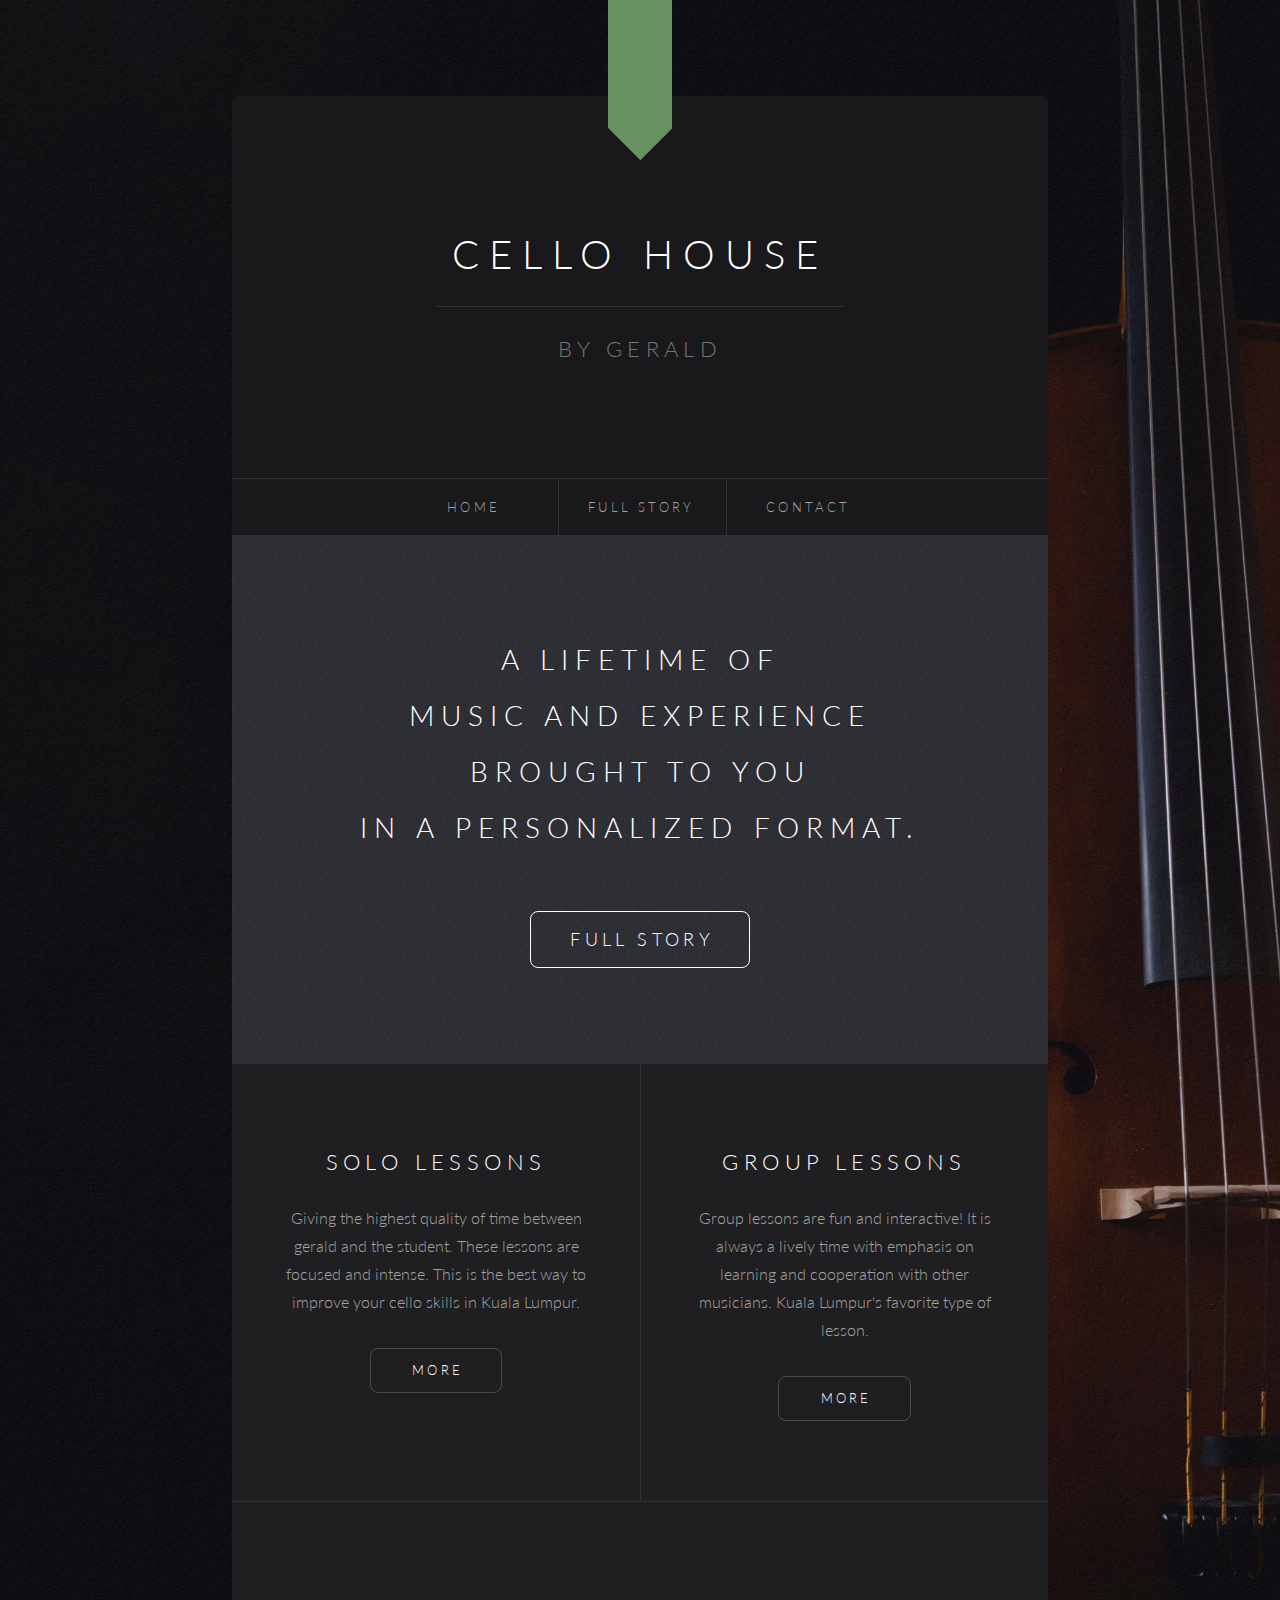
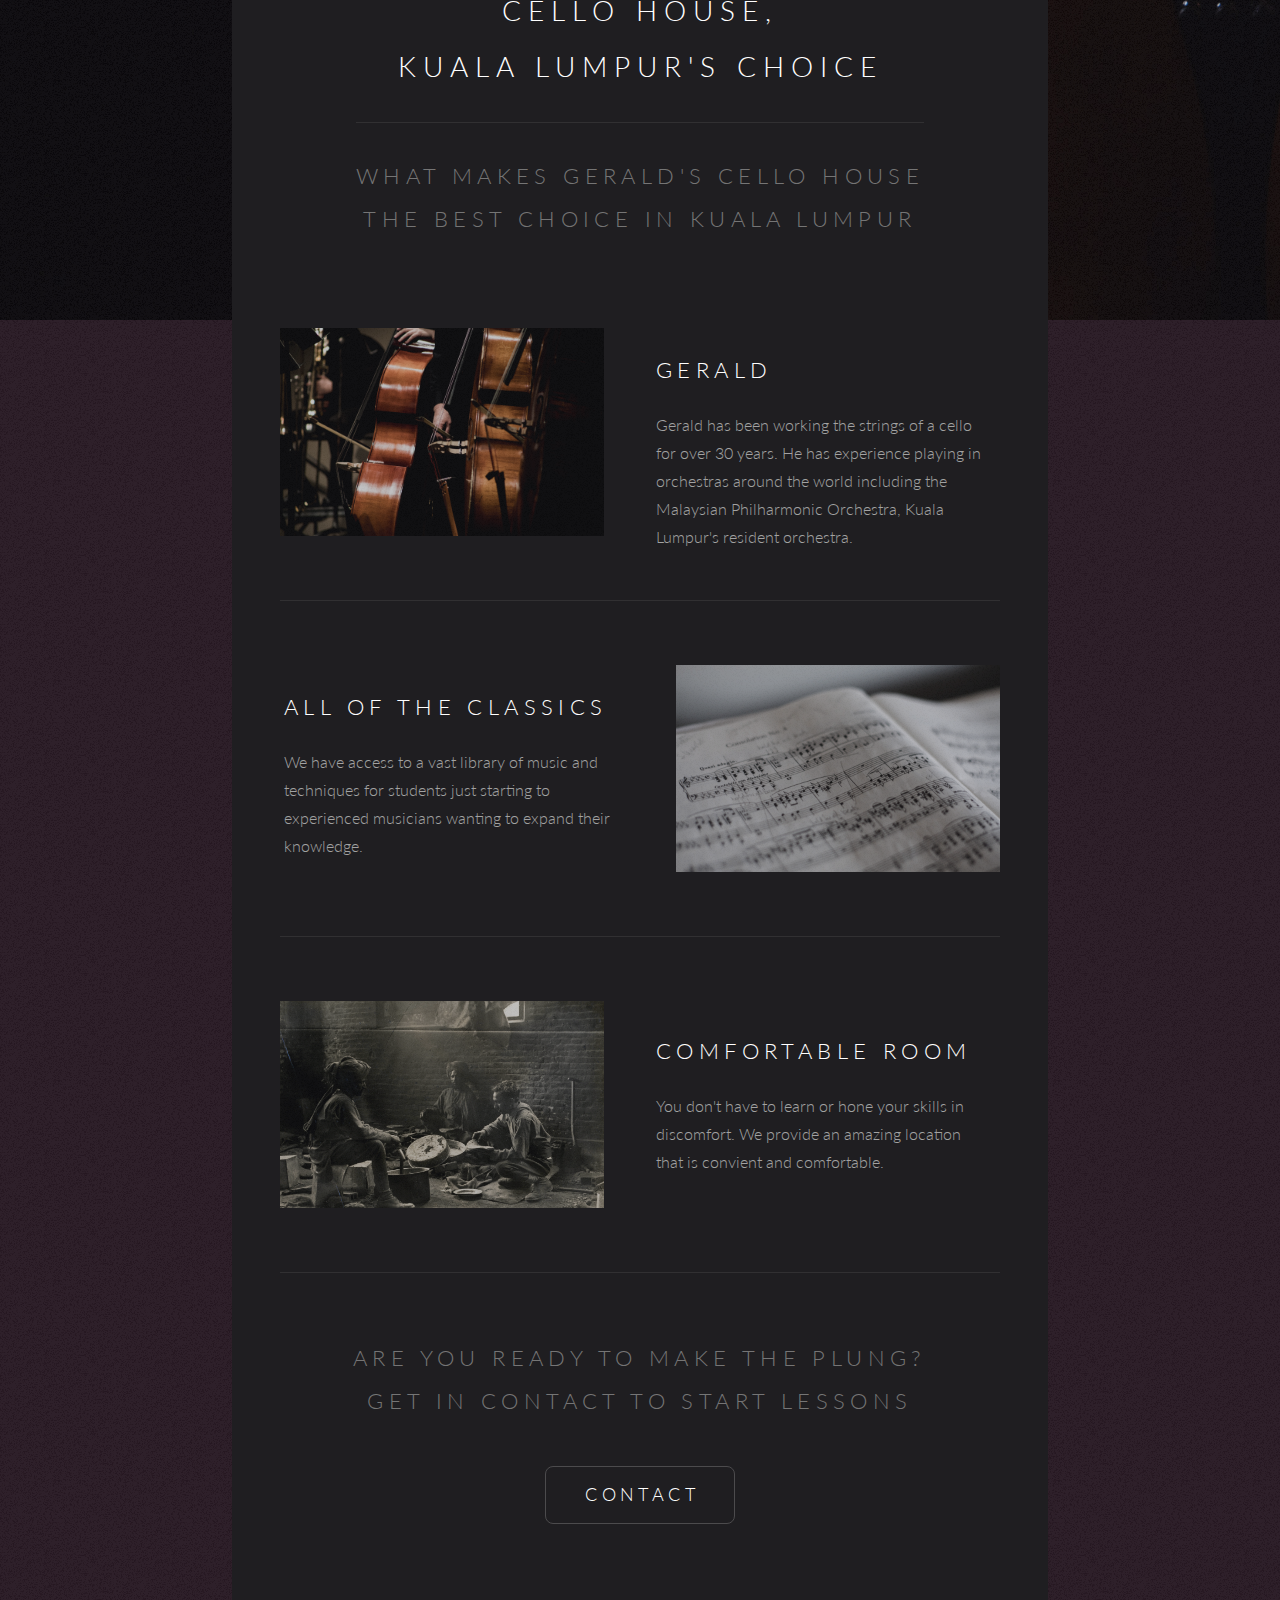
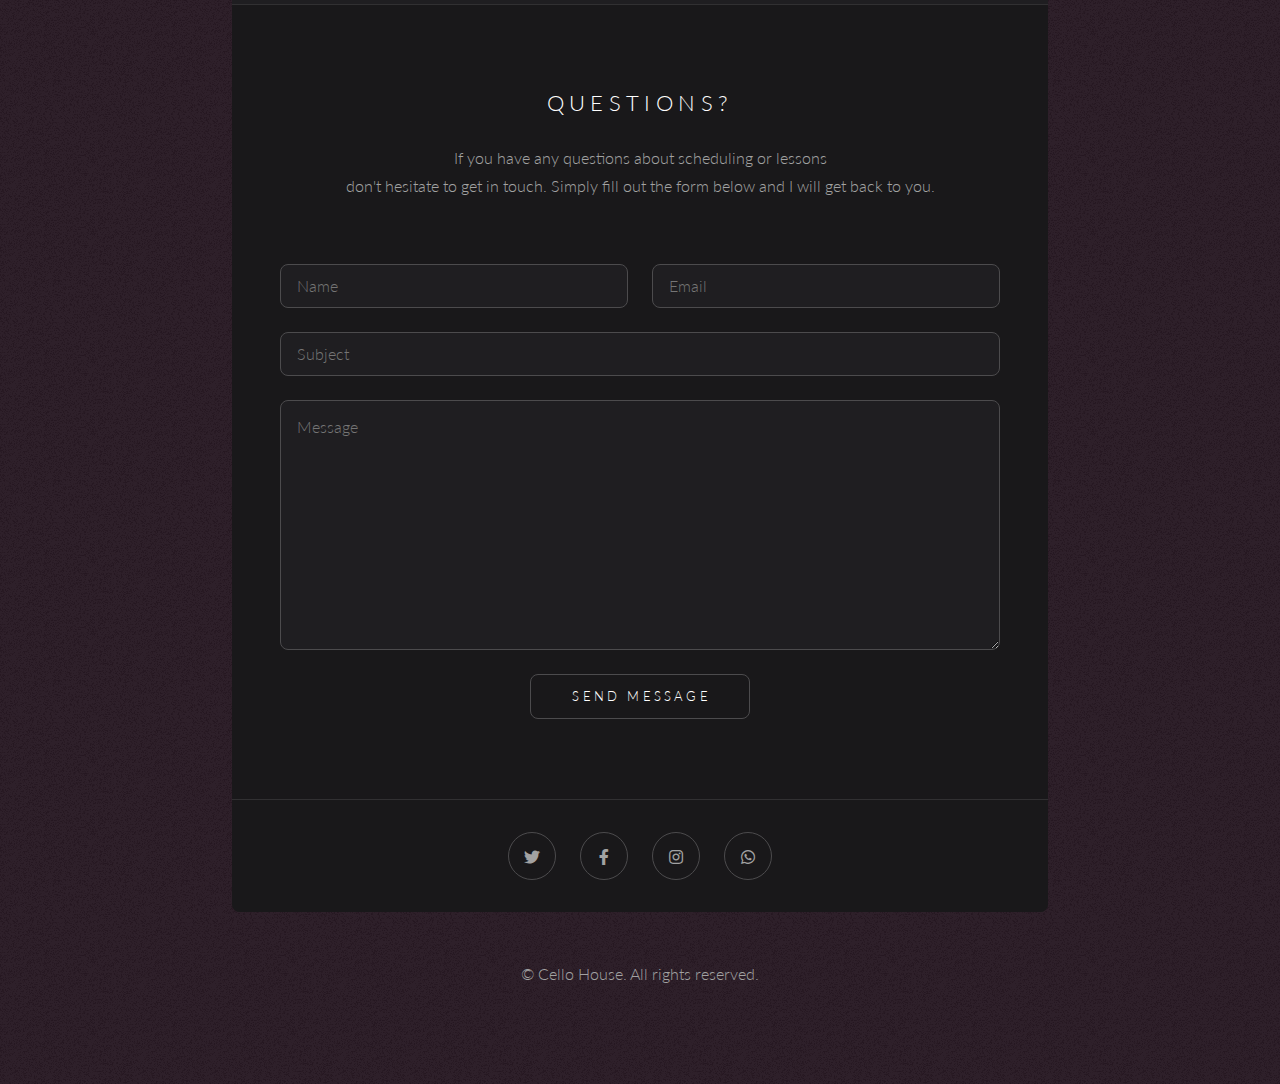
==== index.html @ 1b671bbf "first commit, adding all files" ====
<!DOCTYPE HTML>

<html>
	<head>
		<title>Gerald's Cello</title>
		<meta charset="utf-8" />
		<meta name="viewport" content="width=device-width, initial-scale=1, user-scalable=no" />
		<link rel="stylesheet" href="assets/css/main.css" />
	</head>
	<body class="is-preload">

		<!-- Wrapper -->
			<div id="wrapper">

				<!-- Header -->
					<section id="header">
						<header>
							<h1><a href="about.html">Cello House</a></h1>
							<p>By Gerald</p>
						</header>
						<nav id="nav">
							<ul>
								<li><a href="index.html">Home</a></li>
								<li><a href="about.html">Full Story</a></li>
								<li><a href="contact.html">Contact</a></li>
							</ul>
						</nav>
					</section>

				<!-- Banner -->
					<section id="banner">
						<h2>A lifetime of<br />
						music and experience<br />
						brought to you<br />
						in a personalized format.</h2>
						<ul class="actions special">
							<li><a href="about.html" class="button large">Full Story</a></li>
						</ul>
					</section>

				<!-- One -->
					<section class="main style1">
						<section>
							<h3>solo lessons</h3>
							<p>Giving the highest quality of time between gerald and the student. These lessons are focused and intense. This is the best way to improve your cello skills in Kuala Lumpur.</p>
							<ul class="actions special">
								<li><a href="#" class="button">More</a></li>
							</ul>
						</section>
						<section>
							<h3>group lessons</h3>
							<p>Group lessons are fun and interactive! It is always a lively time with emphasis on learning and cooperation with other musicians. Kuala Lumpur's favorite type of lesson.</p>
							<ul class="actions special">
								<li><a href="#" class="button">More</a></li>
							</ul>
						</section>
					</section>

				<!-- Two -->
					<section class="main style2">
						<header class="major">
							<h2>Cello House,<br />
							Kuala Lumpur's choice</h2>
							<p>what makes Gerald's Cello House<br />
							the best choice in Kuala Lumpur</p>
						</header>
						<section class="left">
							<a href="#" class="image"><img src="images/orchastra-cello.jpeg" alt="" /></a>
							<div class="content">
								<h3>Gerald</h3>
								<p>Gerald has been working the strings of a cello for over 30 years. He has experience playing in orchestras around the world including the Malaysian Philharmonic Orchestra, Kuala Lumpur's resident orchestra.</p>
							</div>
						</section>
						<section class="right">
							<a href="#" class="image"><img src="images/sheet-music.jpeg" alt="" /></a>
							<div class="content">
								<h3>All of the classics</h3>
								<p>We have access to a vast library of music and techniques for students just starting to experienced musicians wanting to expand their knowledge.</p>
							</div>
						</section>
						<section class="left">
							<a href="#" class="image"><img src="images/music-war.jpeg" alt="" /></a>
							<div class="content">
								<h3>comfortable room</h3>
								<p>You don't have to learn or hone your skills in discomfort. We provide an amazing location that is convient and comfortable.</p>
							</div>
						</section>
						<footer class="major">
							<p>Are you ready to make the plung?<br />
							get in contact to start lessons</p>
							<ul class="actions special">
								<li><a href="contact.html" class="button large">Contact</a></li>
							</ul>
						</footer>
					</section>

				<!-- Footer -->
					<section id="footer">
						<h2>Questions?</h2>
						<p>If you have any questions about scheduling or lessons<br />
						don't hesitate to get in touch. Simply fill out the form below and I will get back to you.</p>
						<form action="#" method="post">
							<div class="row gtr-uniform gtr-50">
								<div class="col-6 col-12-xsmall">
									<input type="text" name="name" id="name" placeholder="Name" />
								</div>
								<div class="col-6 col-12-xsmall">
									<input type="email" name="email" id="email" placeholder="Email" />
								</div>
								<div class="col-12">
									<input type="text" name="subject" id="subject" placeholder="Subject" />
								</div>
								<div class="col-12">
									<textarea name="message" id="message" placeholder="Message" rows="8"></textarea>
								</div>
								<div class="col-12">
									<ul class="actions special">
										<li><input type="submit" value="Send Message" /></li>
									</ul>
								</div>
							</div>
						</form>
						<ul class="icons">
							<li><a href="#" class="icon brands fa-twitter"><span class="label">Twitter</span></a></li>
							<li><a href="#" class="icon brands fa-facebook-f"><span class="label">Facebook</span></a></li>
							<li><a href="#" class="icon brands fa-instagram"><span class="label">Instagram</span></a></li>
							<!-- <li><a href="#" class="icon brands fa-dribbble"><span class="label">Dribbble</span></a></li> -->
							<li><a href="https://wa.me/601117654300?text=Hello!!%20I'm%20interested%20in%20booking%20a%20lesson%20with%20you." class="icon brands fa-whatsapp"><span class="label">WhatsApp</span></a></li>
						</ul>
					</section>

			</div>

		<!-- Copyright -->
			<div id="copyright">
				&copy; Cello House. All rights reserved.
			</div>

		<!-- Scripts -->
			<script src="assets/js/jquery.min.js"></script>
			<script src="assets/js/browser.min.js"></script>
			<script src="assets/js/breakpoints.min.js"></script>
			<script src="assets/js/util.js"></script>
			<script src="assets/js/main.js"></script>

	</body>
</html>
---- assets/css/main.css ----
@import url(fontawesome-all.min.css);
@import url("https://fonts.googleapis.com/css?family=Lato:300");



html, body, div, span, applet, object,
iframe, h1, h2, h3, h4, h5, h6, p, blockquote,
pre, a, abbr, acronym, address, big, cite,
code, del, dfn, em, img, ins, kbd, q, s, samp,
small, strike, strong, sub, sup, tt, var, b,
u, i, center, dl, dt, dd, ol, ul, li, fieldset,
form, label, legend, table, caption, tbody,
tfoot, thead, tr, th, td, article, aside,
canvas, details, embed, figure, figcaption,
footer, header, hgroup, menu, nav, output, ruby,
section, summary, time, mark, audio, video {
	margin: 0;
	padding: 0;
	border: 0;
	font-size: 100%;
	font: inherit;
	vertical-align: baseline;}

article, aside, details, figcaption, figure,
footer, header, hgroup, menu, nav, section {
	display: block;}

body {
	line-height: 1;
}

ol, ul {
	list-style: none;
}

blockquote, q {
	quotes: none;
}

	blockquote:before, blockquote:after, q:before, q:after {
		content: '';
		content: none;
	}

table {
	border-collapse: collapse;
	border-spacing: 0;
}

body {
	-webkit-text-size-adjust: none;
}

mark {
	background-color: transparent;
	color: inherit;
}

input::-moz-focus-inner {
	border: 0;
	padding: 0;
}

input, select, textarea {
	-moz-appearance: none;
	-webkit-appearance: none;
	-ms-appearance: none;
	appearance: none;
}

/* Basic */

	html {
		box-sizing: border-box;
	}

	*, *:before, *:after {
		box-sizing: inherit;
	}

	body {
		background-color: #23141f;
		background-attachment: scroll,							fixed;
		background-image: url("images/overlay1.png"), url("../../images/giant-cello.jpeg");
		background-position: top left,						top center;
		background-repeat: repeat,							no-repeat;
		background-size: auto,							cover;
	}

		body.is-preload *, body.is-preload *:before, body.is-preload *:after {
			-moz-animation: none !important;
			-webkit-animation: none !important;
			-ms-animation: none !important;
			animation: none !important;
			-moz-transition: none !important;
			-webkit-transition: none !important;
			-ms-transition: none !important;
			transition: none !important;
		}

	body, input, select, textarea {
		color: #a2a2a2;
		font-family: "Lato", Helvetica, sans-serif;
		font-size: 15pt;
		font-weight: 300;
		line-height: 1.75em;
	}

	a {
		-moz-transition: color 0.2s ease-in-out, border-color 0.2s ease-in-out;
		-webkit-transition: color 0.2s ease-in-out, border-color 0.2s ease-in-out;
		-ms-transition: color 0.2s ease-in-out, border-color 0.2s ease-in-out;
		transition: color 0.2s ease-in-out, border-color 0.2s ease-in-out;
		border-bottom: dotted 1px;
		color: inherit;
		text-decoration: none;
	}

		a:hover {
			border-bottom-color: transparent;
			color: #669161 !important;
			text-decoration: none;
		}

	strong, b {
		color: #ffffff;
		font-weight: 300;
	}

	em, i {
		font-style: italic;
	}

	p {
		margin: 0 0 2em 0;
	}

	h1, h2, h3, h4, h5, h6 {
		color: #ffffff;
		font-weight: 300;
		letter-spacing: 0.25em;
		line-height: 1em;
		margin: 0 0 1em 0;
		text-transform: uppercase;
	}

		h1 a, h2 a, h3 a, h4 a, h5 a, h6 a {
			color: inherit;
			border-bottom: 0;
		}

	h2 {
		font-size: 1.75em;
		line-height: 2em;
	}

	h3 {
		font-size: 1.35em;
		line-height: 1.75em;
	}

	h4 {
		font-size: 1.1em;
		line-height: 1.5em;
	}

	h5 {
		font-size: 0.9em;
		line-height: 1.5em;
	}

	h6 {
		font-size: 0.7em;
		line-height: 1.5em;
	}

	sub {
		font-size: 0.8em;
		position: relative;
		top: 0.5em;
	}

	sup {
		font-size: 0.8em;
		position: relative;
		top: -0.5em;
	}

	hr {
		border: 0;
		border-bottom: solid 1px #313032;
		margin: 2em 0;
	}

		hr.major {
			margin: 3em 0;
		}

	blockquote {
		border-left: solid 4px #313032;
		font-style: italic;
		margin: 0 0 2em 0;
		padding: 0.5em 0 0.5em 2em;
	}

	code {
		background: rgba(207, 201, 214, 0.035);
		border-radius: 8px;
		border: solid 1px #313032;
		font-family: "Courier New", monospace;
		font-size: 0.9em;
		margin: 0 0.25em;
		padding: 0.25em 0.65em;
	}

	pre {
		-webkit-overflow-scrolling: touch;
		font-family: "Courier New", monospace;
		font-size: 0.9em;
		margin: 0 0 2em 0;
	}

		pre code {
			display: block;
			line-height: 1.75em;
			padding: 1em 1.5em;
			overflow-x: auto;
		}

	.align-left {
		text-align: left;
	}

	.align-center {
		text-align: center;
	}

	.align-right {
		text-align: right;
	}

/* Row */

	.row {
		display: flex;
		flex-wrap: wrap;
		box-sizing: border-box;
		align-items: stretch;
	}

		.row > * {
			box-sizing: border-box;
		}

		.row.gtr-uniform > * > :last-child {
			margin-bottom: 0;
		}

		.row.aln-left {
			justify-content: flex-start;
		}

		.row.aln-center {
			justify-content: center;
		}

		.row.aln-right {
			justify-content: flex-end;
		}

		.row.aln-top {
			align-items: flex-start;
		}

		.row.aln-middle {
			align-items: center;
		}

		.row.aln-bottom {
			align-items: flex-end;
		}

		.row > .imp {
			order: -1;
		}

		.row > .col-1 {
			width: 8.33333%;
		}

		.row > .off-1 {
			margin-left: 8.33333%;
		}

		.row > .col-2 {
			width: 16.66667%;
		}

		.row > .off-2 {
			margin-left: 16.66667%;
		}

		.row > .col-3 {
			width: 25%;
		}

		.row > .off-3 {
			margin-left: 25%;
		}

		.row > .col-4 {
			width: 33.33333%;
		}

		.row > .off-4 {
			margin-left: 33.33333%;
		}

		.row > .col-5 {
			width: 41.66667%;
		}

		.row > .off-5 {
			margin-left: 41.66667%;
		}

		.row > .col-6 {
			width: 50%;
		}

		.row > .off-6 {
			margin-left: 50%;
		}

		.row > .col-7 {
			width: 58.33333%;
		}

		.row > .off-7 {
			margin-left: 58.33333%;
		}

		.row > .col-8 {
			width: 66.66667%;
		}

		.row > .off-8 {
			margin-left: 66.66667%;
		}

		.row > .col-9 {
			width: 75%;
		}

		.row > .off-9 {
			margin-left: 75%;
		}

		.row > .col-10 {
			width: 83.33333%;
		}

		.row > .off-10 {
			margin-left: 83.33333%;
		}

		.row > .col-11 {
			width: 91.66667%;
		}

		.row > .off-11 {
			margin-left: 91.66667%;
		}

		.row > .col-12 {
			width: 100%;
		}

		.row > .off-12 {
			margin-left: 100%;
		}

		.row.gtr-0 {
			margin-top: 0;
			margin-left: 0em;
		}

			.row.gtr-0 > * {
				padding: 0 0 0 0em;
			}

			.row.gtr-0.gtr-uniform {
				margin-top: 0em;
			}

				.row.gtr-0.gtr-uniform > * {
					padding-top: 0em;
				}

		.row.gtr-25 {
			margin-top: 0;
			margin-left: -0.75em;
		}

			.row.gtr-25 > * {
				padding: 0 0 0 0.75em;
			}

			.row.gtr-25.gtr-uniform {
				margin-top: -0.75em;
			}

				.row.gtr-25.gtr-uniform > * {
					padding-top: 0.75em;
				}

		.row.gtr-50 {
			margin-top: 0;
			margin-left: -1.5em;
		}

			.row.gtr-50 > * {
				padding: 0 0 0 1.5em;
			}

			.row.gtr-50.gtr-uniform {
				margin-top: -1.5em;
			}

				.row.gtr-50.gtr-uniform > * {
					padding-top: 1.5em;
				}

		.row {
			margin-top: 0;
			margin-left: -3em;
		}

			.row > * {
				padding: 0 0 0 3em;
			}

			.row.gtr-uniform {
				margin-top: -3em;
			}

				.row.gtr-uniform > * {
					padding-top: 3em;
				}

		.row.gtr-150 {
			margin-top: 0;
			margin-left: -4.5em;
		}

			.row.gtr-150 > * {
				padding: 0 0 0 4.5em;
			}

			.row.gtr-150.gtr-uniform {
				margin-top: -4.5em;
			}

				.row.gtr-150.gtr-uniform > * {
					padding-top: 4.5em;
				}

		.row.gtr-200 {
			margin-top: 0;
			margin-left: -6em;
		}

			.row.gtr-200 > * {
				padding: 0 0 0 6em;
			}

			.row.gtr-200.gtr-uniform {
				margin-top: -6em;
			}

				.row.gtr-200.gtr-uniform > * {
					padding-top: 6em;
				}

		@media screen and (max-width: 1680px) {

			.row {
				display: flex;
				flex-wrap: wrap;
				box-sizing: border-box;
				align-items: stretch;
			}

				.row > * {
					box-sizing: border-box;
				}

				.row.gtr-uniform > * > :last-child {
					margin-bottom: 0;
				}

				.row.aln-left {
					justify-content: flex-start;
				}

				.row.aln-center {
					justify-content: center;
				}

				.row.aln-right {
					justify-content: flex-end;
				}

				.row.aln-top {
					align-items: flex-start;
				}

				.row.aln-middle {
					align-items: center;
				}

				.row.aln-bottom {
					align-items: flex-end;
				}

				.row > .imp-xlarge {
					order: -1;
				}

				.row > .col-1-xlarge {
					width: 8.33333%;
				}

				.row > .off-1-xlarge {
					margin-left: 8.33333%;
				}

				.row > .col-2-xlarge {
					width: 16.66667%;
				}

				.row > .off-2-xlarge {
					margin-left: 16.66667%;
				}

				.row > .col-3-xlarge {
					width: 25%;
				}

				.row > .off-3-xlarge {
					margin-left: 25%;
				}

				.row > .col-4-xlarge {
					width: 33.33333%;
				}

				.row > .off-4-xlarge {
					margin-left: 33.33333%;
				}

				.row > .col-5-xlarge {
					width: 41.66667%;
				}

				.row > .off-5-xlarge {
					margin-left: 41.66667%;
				}

				.row > .col-6-xlarge {
					width: 50%;
				}

				.row > .off-6-xlarge {
					margin-left: 50%;
				}

				.row > .col-7-xlarge {
					width: 58.33333%;
				}

				.row > .off-7-xlarge {
					margin-left: 58.33333%;
				}

				.row > .col-8-xlarge {
					width: 66.66667%;
				}

				.row > .off-8-xlarge {
					margin-left: 66.66667%;
				}

				.row > .col-9-xlarge {
					width: 75%;
				}

				.row > .off-9-xlarge {
					margin-left: 75%;
				}

				.row > .col-10-xlarge {
					width: 83.33333%;
				}

				.row > .off-10-xlarge {
					margin-left: 83.33333%;
				}

				.row > .col-11-xlarge {
					width: 91.66667%;
				}

				.row > .off-11-xlarge {
					margin-left: 91.66667%;
				}

				.row > .col-12-xlarge {
					width: 100%;
				}

				.row > .off-12-xlarge {
					margin-left: 100%;
				}

				.row.gtr-0 {
					margin-top: 0;
					margin-left: 0em;
				}

					.row.gtr-0 > * {
						padding: 0 0 0 0em;
					}

					.row.gtr-0.gtr-uniform {
						margin-top: 0em;
					}

						.row.gtr-0.gtr-uniform > * {
							padding-top: 0em;
						}

				.row.gtr-25 {
					margin-top: 0;
					margin-left: -0.75em;
				}

					.row.gtr-25 > * {
						padding: 0 0 0 0.75em;
					}

					.row.gtr-25.gtr-uniform {
						margin-top: -0.75em;
					}

						.row.gtr-25.gtr-uniform > * {
							padding-top: 0.75em;
						}

				.row.gtr-50 {
					margin-top: 0;
					margin-left: -1.5em;
				}

					.row.gtr-50 > * {
						padding: 0 0 0 1.5em;
					}

					.row.gtr-50.gtr-uniform {
						margin-top: -1.5em;
					}

						.row.gtr-50.gtr-uniform > * {
							padding-top: 1.5em;
						}

				.row {
					margin-top: 0;
					margin-left: -3em;
				}

					.row > * {
						padding: 0 0 0 3em;
					}

					.row.gtr-uniform {
						margin-top: -3em;
					}

						.row.gtr-uniform > * {
							padding-top: 3em;
						}

				.row.gtr-150 {
					margin-top: 0;
					margin-left: -4.5em;
				}

					.row.gtr-150 > * {
						padding: 0 0 0 4.5em;
					}

					.row.gtr-150.gtr-uniform {
						margin-top: -4.5em;
					}

						.row.gtr-150.gtr-uniform > * {
							padding-top: 4.5em;
						}

				.row.gtr-200 {
					margin-top: 0;
					margin-left: -6em;
				}

					.row.gtr-200 > * {
						padding: 0 0 0 6em;
					}

					.row.gtr-200.gtr-uniform {
						margin-top: -6em;
					}

						.row.gtr-200.gtr-uniform > * {
							padding-top: 6em;
						}

		}

		@media screen and (max-width: 1366px) {

			.row {
				display: flex;
				flex-wrap: wrap;
				box-sizing: border-box;
				align-items: stretch;
			}

				.row > * {
					box-sizing: border-box;
				}

				.row.gtr-uniform > * > :last-child {
					margin-bottom: 0;
				}

				.row.aln-left {
					justify-content: flex-start;
				}

				.row.aln-center {
					justify-content: center;
				}

				.row.aln-right {
					justify-content: flex-end;
				}

				.row.aln-top {
					align-items: flex-start;
				}

				.row.aln-middle {
					align-items: center;
				}

				.row.aln-bottom {
					align-items: flex-end;
				}

				.row > .imp-large {
					order: -1;
				}

				.row > .col-1-large {
					width: 8.33333%;
				}

				.row > .off-1-large {
					margin-left: 8.33333%;
				}

				.row > .col-2-large {
					width: 16.66667%;
				}

				.row > .off-2-large {
					margin-left: 16.66667%;
				}

				.row > .col-3-large {
					width: 25%;
				}

				.row > .off-3-large {
					margin-left: 25%;
				}

				.row > .col-4-large {
					width: 33.33333%;
				}

				.row > .off-4-large {
					margin-left: 33.33333%;
				}

				.row > .col-5-large {
					width: 41.66667%;
				}

				.row > .off-5-large {
					margin-left: 41.66667%;
				}

				.row > .col-6-large {
					width: 50%;
				}

				.row > .off-6-large {
					margin-left: 50%;
				}

				.row > .col-7-large {
					width: 58.33333%;
				}

				.row > .off-7-large {
					margin-left: 58.33333%;
				}

				.row > .col-8-large {
					width: 66.66667%;
				}

				.row > .off-8-large {
					margin-left: 66.66667%;
				}

				.row > .col-9-large {
					width: 75%;
				}

				.row > .off-9-large {
					margin-left: 75%;
				}

				.row > .col-10-large {
					width: 83.33333%;
				}

				.row > .off-10-large {
					margin-left: 83.33333%;
				}

				.row > .col-11-large {
					width: 91.66667%;
				}

				.row > .off-11-large {
					margin-left: 91.66667%;
				}

				.row > .col-12-large {
					width: 100%;
				}

				.row > .off-12-large {
					margin-left: 100%;
				}

				.row.gtr-0 {
					margin-top: 0;
					margin-left: 0em;
				}

					.row.gtr-0 > * {
						padding: 0 0 0 0em;
					}

					.row.gtr-0.gtr-uniform {
						margin-top: 0em;
					}

						.row.gtr-0.gtr-uniform > * {
							padding-top: 0em;
						}

				.row.gtr-25 {
					margin-top: 0;
					margin-left: -0.75em;
				}

					.row.gtr-25 > * {
						padding: 0 0 0 0.75em;
					}

					.row.gtr-25.gtr-uniform {
						margin-top: -0.75em;
					}

						.row.gtr-25.gtr-uniform > * {
							padding-top: 0.75em;
						}

				.row.gtr-50 {
					margin-top: 0;
					margin-left: -1.5em;
				}

					.row.gtr-50 > * {
						padding: 0 0 0 1.5em;
					}

					.row.gtr-50.gtr-uniform {
						margin-top: -1.5em;
					}

						.row.gtr-50.gtr-uniform > * {
							padding-top: 1.5em;
						}

				.row {
					margin-top: 0;
					margin-left: -3em;
				}

					.row > * {
						padding: 0 0 0 3em;
					}

					.row.gtr-uniform {
						margin-top: -3em;
					}

						.row.gtr-uniform > * {
							padding-top: 3em;
						}

				.row.gtr-150 {
					margin-top: 0;
					margin-left: -4.5em;
				}

					.row.gtr-150 > * {
						padding: 0 0 0 4.5em;
					}

					.row.gtr-150.gtr-uniform {
						margin-top: -4.5em;
					}

						.row.gtr-150.gtr-uniform > * {
							padding-top: 4.5em;
						}

				.row.gtr-200 {
					margin-top: 0;
					margin-left: -6em;
				}

					.row.gtr-200 > * {
						padding: 0 0 0 6em;
					}

					.row.gtr-200.gtr-uniform {
						margin-top: -6em;
					}

						.row.gtr-200.gtr-uniform > * {
							padding-top: 6em;
						}

		}

		@media screen and (max-width: 980px) {

			.row {
				display: flex;
				flex-wrap: wrap;
				box-sizing: border-box;
				align-items: stretch;
			}

				.row > * {
					box-sizing: border-box;
				}

				.row.gtr-uniform > * > :last-child {
					margin-bottom: 0;
				}

				.row.aln-left {
					justify-content: flex-start;
				}

				.row.aln-center {
					justify-content: center;
				}

				.row.aln-right {
					justify-content: flex-end;
				}

				.row.aln-top {
					align-items: flex-start;
				}

				.row.aln-middle {
					align-items: center;
				}

				.row.aln-bottom {
					align-items: flex-end;
				}

				.row > .imp-medium {
					order: -1;
				}

				.row > .col-1-medium {
					width: 8.33333%;
				}

				.row > .off-1-medium {
					margin-left: 8.33333%;
				}

				.row > .col-2-medium {
					width: 16.66667%;
				}

				.row > .off-2-medium {
					margin-left: 16.66667%;
				}

				.row > .col-3-medium {
					width: 25%;
				}

				.row > .off-3-medium {
					margin-left: 25%;
				}

				.row > .col-4-medium {
					width: 33.33333%;
				}

				.row > .off-4-medium {
					margin-left: 33.33333%;
				}

				.row > .col-5-medium {
					width: 41.66667%;
				}

				.row > .off-5-medium {
					margin-left: 41.66667%;
				}

				.row > .col-6-medium {
					width: 50%;
				}

				.row > .off-6-medium {
					margin-left: 50%;
				}

				.row > .col-7-medium {
					width: 58.33333%;
				}

				.row > .off-7-medium {
					margin-left: 58.33333%;
				}

				.row > .col-8-medium {
					width: 66.66667%;
				}

				.row > .off-8-medium {
					margin-left: 66.66667%;
				}

				.row > .col-9-medium {
					width: 75%;
				}

				.row > .off-9-medium {
					margin-left: 75%;
				}

				.row > .col-10-medium {
					width: 83.33333%;
				}

				.row > .off-10-medium {
					margin-left: 83.33333%;
				}

				.row > .col-11-medium {
					width: 91.66667%;
				}

				.row > .off-11-medium {
					margin-left: 91.66667%;
				}

				.row > .col-12-medium {
					width: 100%;
				}

				.row > .off-12-medium {
					margin-left: 100%;
				}

				.row.gtr-0 {
					margin-top: 0;
					margin-left: 0em;
				}

					.row.gtr-0 > * {
						padding: 0 0 0 0em;
					}

					.row.gtr-0.gtr-uniform {
						margin-top: 0em;
					}

						.row.gtr-0.gtr-uniform > * {
							padding-top: 0em;
						}

				.row.gtr-25 {
					margin-top: 0;
					margin-left: -0.75em;
				}

					.row.gtr-25 > * {
						padding: 0 0 0 0.75em;
					}

					.row.gtr-25.gtr-uniform {
						margin-top: -0.75em;
					}

						.row.gtr-25.gtr-uniform > * {
							padding-top: 0.75em;
						}

				.row.gtr-50 {
					margin-top: 0;
					margin-left: -1.5em;
				}

					.row.gtr-50 > * {
						padding: 0 0 0 1.5em;
					}

					.row.gtr-50.gtr-uniform {
						margin-top: -1.5em;
					}

						.row.gtr-50.gtr-uniform > * {
							padding-top: 1.5em;
						}

				.row {
					margin-top: 0;
					margin-left: -3em;
				}

					.row > * {
						padding: 0 0 0 3em;
					}

					.row.gtr-uniform {
						margin-top: -3em;
					}

						.row.gtr-uniform > * {
							padding-top: 3em;
						}

				.row.gtr-150 {
					margin-top: 0;
					margin-left: -4.5em;
				}

					.row.gtr-150 > * {
						padding: 0 0 0 4.5em;
					}

					.row.gtr-150.gtr-uniform {
						margin-top: -4.5em;
					}

						.row.gtr-150.gtr-uniform > * {
							padding-top: 4.5em;
						}

				.row.gtr-200 {
					margin-top: 0;
					margin-left: -6em;
				}

					.row.gtr-200 > * {
						padding: 0 0 0 6em;
					}

					.row.gtr-200.gtr-uniform {
						margin-top: -6em;
					}

						.row.gtr-200.gtr-uniform > * {
							padding-top: 6em;
						}

		}

		@media screen and (max-width: 736px) {

			.row {
				display: flex;
				flex-wrap: wrap;
				box-sizing: border-box;
				align-items: stretch;
			}

				.row > * {
					box-sizing: border-box;
				}

				.row.gtr-uniform > * > :last-child {
					margin-bottom: 0;
				}

				.row.aln-left {
					justify-content: flex-start;
				}

				.row.aln-center {
					justify-content: center;
				}

				.row.aln-right {
					justify-content: flex-end;
				}

				.row.aln-top {
					align-items: flex-start;
				}

				.row.aln-middle {
					align-items: center;
				}

				.row.aln-bottom {
					align-items: flex-end;
				}

				.row > .imp-small {
					order: -1;
				}

				.row > .col-1-small {
					width: 8.33333%;
				}

				.row > .off-1-small {
					margin-left: 8.33333%;
				}

				.row > .col-2-small {
					width: 16.66667%;
				}

				.row > .off-2-small {
					margin-left: 16.66667%;
				}

				.row > .col-3-small {
					width: 25%;
				}

				.row > .off-3-small {
					margin-left: 25%;
				}

				.row > .col-4-small {
					width: 33.33333%;
				}

				.row > .off-4-small {
					margin-left: 33.33333%;
				}

				.row > .col-5-small {
					width: 41.66667%;
				}

				.row > .off-5-small {
					margin-left: 41.66667%;
				}

				.row > .col-6-small {
					width: 50%;
				}

				.row > .off-6-small {
					margin-left: 50%;
				}

				.row > .col-7-small {
					width: 58.33333%;
				}

				.row > .off-7-small {
					margin-left: 58.33333%;
				}

				.row > .col-8-small {
					width: 66.66667%;
				}

				.row > .off-8-small {
					margin-left: 66.66667%;
				}

				.row > .col-9-small {
					width: 75%;
				}

				.row > .off-9-small {
					margin-left: 75%;
				}

				.row > .col-10-small {
					width: 83.33333%;
				}

				.row > .off-10-small {
					margin-left: 83.33333%;
				}

				.row > .col-11-small {
					width: 91.66667%;
				}

				.row > .off-11-small {
					margin-left: 91.66667%;
				}

				.row > .col-12-small {
					width: 100%;
				}

				.row > .off-12-small {
					margin-left: 100%;
				}

				.row.gtr-0 {
					margin-top: 0;
					margin-left: 0em;
				}

					.row.gtr-0 > * {
						padding: 0 0 0 0em;
					}

					.row.gtr-0.gtr-uniform {
						margin-top: 0em;
					}

						.row.gtr-0.gtr-uniform > * {
							padding-top: 0em;
						}

				.row.gtr-25 {
					margin-top: 0;
					margin-left: -0.625em;
				}

					.row.gtr-25 > * {
						padding: 0 0 0 0.625em;
					}

					.row.gtr-25.gtr-uniform {
						margin-top: -0.625em;
					}

						.row.gtr-25.gtr-uniform > * {
							padding-top: 0.625em;
						}

				.row.gtr-50 {
					margin-top: 0;
					margin-left: -1.25em;
				}

					.row.gtr-50 > * {
						padding: 0 0 0 1.25em;
					}

					.row.gtr-50.gtr-uniform {
						margin-top: -1.25em;
					}

						.row.gtr-50.gtr-uniform > * {
							padding-top: 1.25em;
						}

				.row {
					margin-top: 0;
					margin-left: -2.5em;
				}

					.row > * {
						padding: 0 0 0 2.5em;
					}

					.row.gtr-uniform {
						margin-top: -2.5em;
					}

						.row.gtr-uniform > * {
							padding-top: 2.5em;
						}

				.row.gtr-150 {
					margin-top: 0;
					margin-left: -3.75em;
				}

					.row.gtr-150 > * {
						padding: 0 0 0 3.75em;
					}

					.row.gtr-150.gtr-uniform {
						margin-top: -3.75em;
					}

						.row.gtr-150.gtr-uniform > * {
							padding-top: 3.75em;
						}

				.row.gtr-200 {
					margin-top: 0;
					margin-left: -5em;
				}

					.row.gtr-200 > * {
						padding: 0 0 0 5em;
					}

					.row.gtr-200.gtr-uniform {
						margin-top: -5em;
					}

						.row.gtr-200.gtr-uniform > * {
							padding-top: 5em;
						}

		}

		@media screen and (max-width: 480px) {

			.row {
				display: flex;
				flex-wrap: wrap;
				box-sizing: border-box;
				align-items: stretch;
			}

				.row > * {
					box-sizing: border-box;
				}

				.row.gtr-uniform > * > :last-child {
					margin-bottom: 0;
				}

				.row.aln-left {
					justify-content: flex-start;
				}

				.row.aln-center {
					justify-content: center;
				}

				.row.aln-right {
					justify-content: flex-end;
				}

				.row.aln-top {
					align-items: flex-start;
				}

				.row.aln-middle {
					align-items: center;
				}

				.row.aln-bottom {
					align-items: flex-end;
				}

				.row > .imp-xsmall {
					order: -1;
				}

				.row > .col-1-xsmall {
					width: 8.33333%;
				}

				.row > .off-1-xsmall {
					margin-left: 8.33333%;
				}

				.row > .col-2-xsmall {
					width: 16.66667%;
				}

				.row > .off-2-xsmall {
					margin-left: 16.66667%;
				}

				.row > .col-3-xsmall {
					width: 25%;
				}

				.row > .off-3-xsmall {
					margin-left: 25%;
				}

				.row > .col-4-xsmall {
					width: 33.33333%;
				}

				.row > .off-4-xsmall {
					margin-left: 33.33333%;
				}

				.row > .col-5-xsmall {
					width: 41.66667%;
				}

				.row > .off-5-xsmall {
					margin-left: 41.66667%;
				}

				.row > .col-6-xsmall {
					width: 50%;
				}

				.row > .off-6-xsmall {
					margin-left: 50%;
				}

				.row > .col-7-xsmall {
					width: 58.33333%;
				}

				.row > .off-7-xsmall {
					margin-left: 58.33333%;
				}

				.row > .col-8-xsmall {
					width: 66.66667%;
				}

				.row > .off-8-xsmall {
					margin-left: 66.66667%;
				}

				.row > .col-9-xsmall {
					width: 75%;
				}

				.row > .off-9-xsmall {
					margin-left: 75%;
				}

				.row > .col-10-xsmall {
					width: 83.33333%;
				}

				.row > .off-10-xsmall {
					margin-left: 83.33333%;
				}

				.row > .col-11-xsmall {
					width: 91.66667%;
				}

				.row > .off-11-xsmall {
					margin-left: 91.66667%;
				}

				.row > .col-12-xsmall {
					width: 100%;
				}

				.row > .off-12-xsmall {
					margin-left: 100%;
				}

				.row.gtr-0 {
					margin-top: 0;
					margin-left: 0em;
				}

					.row.gtr-0 > * {
						padding: 0 0 0 0em;
					}

					.row.gtr-0.gtr-uniform {
						margin-top: 0em;
					}

						.row.gtr-0.gtr-uniform > * {
							padding-top: 0em;
						}

				.row.gtr-25 {
					margin-top: 0;
					margin-left: -0.625em;
				}

					.row.gtr-25 > * {
						padding: 0 0 0 0.625em;
					}

					.row.gtr-25.gtr-uniform {
						margin-top: -0.625em;
					}

						.row.gtr-25.gtr-uniform > * {
							padding-top: 0.625em;
						}

				.row.gtr-50 {
					margin-top: 0;
					margin-left: -1.25em;
				}

					.row.gtr-50 > * {
						padding: 0 0 0 1.25em;
					}

					.row.gtr-50.gtr-uniform {
						margin-top: -1.25em;
					}

						.row.gtr-50.gtr-uniform > * {
							padding-top: 1.25em;
						}

				.row {
					margin-top: 0;
					margin-left: -2.5em;
				}

					.row > * {
						padding: 0 0 0 2.5em;
					}

					.row.gtr-uniform {
						margin-top: -2.5em;
					}

						.row.gtr-uniform > * {
							padding-top: 2.5em;
						}

				.row.gtr-150 {
					margin-top: 0;
					margin-left: -3.75em;
				}

					.row.gtr-150 > * {
						padding: 0 0 0 3.75em;
					}

					.row.gtr-150.gtr-uniform {
						margin-top: -3.75em;
					}

						.row.gtr-150.gtr-uniform > * {
							padding-top: 3.75em;
						}

				.row.gtr-200 {
					margin-top: 0;
					margin-left: -5em;
				}

					.row.gtr-200 > * {
						padding: 0 0 0 5em;
					}

					.row.gtr-200.gtr-uniform {
						margin-top: -5em;
					}

						.row.gtr-200.gtr-uniform > * {
							padding-top: 5em;
						}

		}

/* Section/Article */

	section.special, article.special {
		text-align: center;
	}

	header p {
		color: #757575;
		position: relative;
		margin: 0 0 1.5em 0;
	}

	header h2 + p {
		font-size: 1.25em;
		margin-top: -1em;
		line-height: 1.5em;
	}

	header h3 + p {
		font-size: 1.1em;
		margin-top: -0.8em;
		line-height: 1.5em;
	}

	header h4 + p,
	header h5 + p,
	header h6 + p {
		font-size: 0.9em;
		margin-top: -0.6em;
		line-height: 1.5em;
	}

	header.major {
		text-align: center;
	}

		header.major p {
			border-top: solid 1px #313032;
			color: #757575;
			display: inline-block;
			font-size: 1.35em;
			letter-spacing: 0.25em;
			line-height: 2em;
			margin: 0 0 4em 0;
			min-width: 50%;
			padding: 1.5em 0 0 0;
			text-transform: uppercase;
		}

	footer.major {
		border-top: solid 1px #313032;
		padding: 4em 0 0 0;
		text-align: center;
	}

		footer.major p {
			color: #757575;
			font-size: 1.35em;
			letter-spacing: 0.25em;
			line-height: 2em;
			text-transform: uppercase;
		}

/* Form */

	form {
		margin: 0 0 2em 0;
	}

	label {
		color: #ffffff;
		display: block;
		font-size: 0.9em;
		font-weight: 300;
		margin: 0 0 1em 0;
	}

	input[type="text"],
	input[type="password"],
	input[type="email"],
	select,
	textarea {
		-moz-appearance: none;
		-webkit-appearance: none;
		-ms-appearance: none;
		appearance: none;
		background-color: rgba(207, 201, 214, 0.035);
		border-radius: 8px;
		border: none;
		border: solid 1px #4c4b4d;
		color: inherit;
		display: block;
		outline: 0;
		padding: 0 1em;
		text-decoration: none;
		width: 100%;
	}

		input[type="text"]:invalid,
		input[type="password"]:invalid,
		input[type="email"]:invalid,
		select:invalid,
		textarea:invalid {
			box-shadow: none;
		}

		input[type="text"]:focus,
		input[type="password"]:focus,
		input[type="email"]:focus,
		select:focus,
		textarea:focus {
			border-color: #669161;
		}

	select {
		background-image: url("data:image/svg+xml;charset=utf8,%3Csvg xmlns='http://www.w3.org/2000/svg' width='40' height='40' preserveAspectRatio='none' viewBox='0 0 40 40'%3E%3Cpath d='M9.4,12.3l10.4,10.4l10.4-10.4c0.2-0.2,0.5-0.4,0.9-0.4c0.3,0,0.6,0.1,0.9,0.4l3.3,3.3c0.2,0.2,0.4,0.5,0.4,0.9 c0,0.4-0.1,0.6-0.4,0.9L20.7,31.9c-0.2,0.2-0.5,0.4-0.9,0.4c-0.3,0-0.6-0.1-0.9-0.4L4.3,17.3c-0.2-0.2-0.4-0.5-0.4-0.9 c0-0.4,0.1-0.6,0.4-0.9l3.3-3.3c0.2-0.2,0.5-0.4,0.9-0.4S9.1,12.1,9.4,12.3z' fill='%23313032' /%3E%3C/svg%3E");
		background-size: 1.25rem;
		background-repeat: no-repeat;
		background-position: calc(100% - 1rem) center;
		height: 2.75em;
		padding-right: 2.75em;
		text-overflow: ellipsis;
	}

		select:focus::-ms-value {
			background-color: transparent;
		}

		select::-ms-expand {
			display: none;
		}

		select option {
			color: #ffffff;
			background: #1f1e21;
		}

	input[type="text"],
	input[type="password"],
	input[type="email"],
	select {
		height: 2.75em;
	}

	textarea {
		padding: 0.75em 1em;
	}

	input[type="checkbox"],
	input[type="radio"] {
		-moz-appearance: none;
		-webkit-appearance: none;
		-ms-appearance: none;
		appearance: none;
		display: block;
		float: left;
		margin-right: -2em;
		opacity: 0;
		width: 1em;
		z-index: -1;
	}

		input[type="checkbox"] + label,
		input[type="radio"] + label {
			text-decoration: none;
			color: #a2a2a2;
			cursor: pointer;
			display: inline-block;
			font-size: 1em;
			font-weight: 300;
			padding-left: 2.4em;
			padding-right: 0.75em;
			position: relative;
		}

			input[type="checkbox"] + label:before,
			input[type="radio"] + label:before {
				-moz-osx-font-smoothing: grayscale;
				-webkit-font-smoothing: antialiased;
				display: inline-block;
				font-style: normal;
				font-variant: normal;
				text-rendering: auto;
				line-height: 1;
				text-transform: none !important;
				font-family: 'Font Awesome 5 Free';
				font-weight: 900;
			}

			input[type="checkbox"] + label:before,
			input[type="radio"] + label:before {
				background: rgba(207, 201, 214, 0.035);
				border-radius: 8px;
				border: solid 1px #4c4b4d;
				content: '';
				display: inline-block;
				font-size: 0.8em;
				height: 2.0625em;
				left: 0;
				line-height: 2.0625em;
				position: absolute;
				text-align: center;
				top: 0;
				width: 2.0625em;
			}

		input[type="checkbox"]:checked + label:before,
		input[type="radio"]:checked + label:before {
			background: #2a2b2e;
			color: #ffffff;
			content: '\f00c';
		}

		input[type="checkbox"]:focus + label:before,
		input[type="radio"]:focus + label:before {
			border-color: #669161;
		}

	input[type="checkbox"] + label:before {
		border-radius: 8px;
	}

	input[type="radio"] + label:before {
		border-radius: 100%;
	}

	::-webkit-input-placeholder {
		color: #757575 !important;
		opacity: 1.0;
	}

	:-moz-placeholder {
		color: #757575 !important;
		opacity: 1.0;
	}

	::-moz-placeholder {
		color: #757575 !important;
		opacity: 1.0;
	}

	:-ms-input-placeholder {
		color: #757575 !important;
		opacity: 1.0;
	}

/* Box */

	.box {
		border-radius: 8px;
		border: solid 1px #313032;
		margin-bottom: 2em;
		padding: 1.5em;
	}

		.box > :last-child,
		.box > :last-child > :last-child,
		.box > :last-child > :last-child > :last-child {
			margin-bottom: 0;
		}

		.box.alt {
			border: 0;
			border-radius: 0;
			padding: 0;
		}

/* Icon */

	.icon {
		text-decoration: none;
		border-bottom: none;
		position: relative;
	}

		.icon:before {
			-moz-osx-font-smoothing: grayscale;
			-webkit-font-smoothing: antialiased;
			display: inline-block;
			font-style: normal;
			font-variant: normal;
			text-rendering: auto;
			line-height: 1;
			text-transform: none !important;
			font-family: 'Font Awesome 5 Free';
			font-weight: 400;
		}

		.icon.solid:before {
			font-weight: 900;
		}

		.icon.brands:before {
			font-family: 'Font Awesome 5 Brands';
		}

		.icon > .label {
			display: none;
		}

/* Image */

	.image {
		border: 0;
		display: inline-block;
		position: relative;
	}

		.image img {
			display: block;
		}

		.image:before {
			background: url("images/overlay2.png");
			content: '';
			height: 100%;
			left: 0;
			opacity: 0.5;
			position: absolute;
			top: 0;
			width: 100%;
			z-index: 1;
		}

		.image.left {
			float: left;
			margin: 0 1.5em 1em 0;
			top: 0.25em;
		}

		.image.right {
			float: right;
			margin: 0 0 1em 1.5em;
			top: 0.25em;
		}

		.image.left, .image.right {
			max-width: 40%;
		}

			.image.left img, .image.right img {
				width: 100%;
			}

		.image.fit {
			display: block;
			margin: 0 0 2em 0;
			width: 100%;
		}

			.image.fit img {
				width: 100%;
			}

/* List */

	ol {
		list-style: decimal;
		margin: 0 0 2em 0;
		padding-left: 1.25em;
	}

		ol li {
			padding-left: 0.25em;
		}

	ul {
		list-style: disc;
		margin: 0 0 2em 0;
		padding-left: 1em;
	}

		ul li {
			padding-left: 0.5em;
		}

		ul.alt {
			list-style: none;
			padding-left: 0;
		}

			ul.alt li {
				border-top: solid 1px #313032;
				padding: 0.5em 0;
			}

				ul.alt li:first-child {
					border-top: 0;
					padding-top: 0;
				}

	dl {
		margin: 0 0 2em 0;
	}

/* Actions */

	ul.actions {
		display: -moz-flex;
		display: -webkit-flex;
		display: -ms-flex;
		display: flex;
		cursor: default;
		list-style: none;
		margin-left: -1em;
		padding-left: 0;
	}

		ul.actions li {
			padding: 0 0 0 1em;
			vertical-align: middle;
		}

		ul.actions.special {
			-moz-justify-content: center;
			-webkit-justify-content: center;
			-ms-justify-content: center;
			justify-content: center;
			width: 100%;
			margin-left: 0;
		}

			ul.actions.special li:first-child {
				padding-left: 0;
			}

		ul.actions.stacked {
			-moz-flex-direction: column;
			-webkit-flex-direction: column;
			-ms-flex-direction: column;
			flex-direction: column;
			margin-left: 0;
		}

			ul.actions.stacked li {
				padding: 1.3em 0 0 0;
			}

				ul.actions.stacked li:first-child {
					padding-top: 0;
				}

		ul.actions.fit {
			width: calc(100% + 1em);
		}

			ul.actions.fit li {
				-moz-flex-grow: 1;
				-webkit-flex-grow: 1;
				-ms-flex-grow: 1;
				flex-grow: 1;
				-moz-flex-shrink: 1;
				-webkit-flex-shrink: 1;
				-ms-flex-shrink: 1;
				flex-shrink: 1;
				width: 100%;
			}

				ul.actions.fit li > * {
					width: 100%;
				}

			ul.actions.fit.stacked {
				width: 100%;
			}

		@media screen and (max-width: 480px) {

			ul.actions:not(.fixed) {
				-moz-flex-direction: column;
				-webkit-flex-direction: column;
				-ms-flex-direction: column;
				flex-direction: column;
				margin-left: 0;
				width: 100% !important;
			}

				ul.actions:not(.fixed) li {
					-moz-flex-grow: 1;
					-webkit-flex-grow: 1;
					-ms-flex-grow: 1;
					flex-grow: 1;
					-moz-flex-shrink: 1;
					-webkit-flex-shrink: 1;
					-ms-flex-shrink: 1;
					flex-shrink: 1;
					padding: 1em 0 0 0;
					text-align: center;
					width: 100%;
				}

					ul.actions:not(.fixed) li > * {
						width: 100%;
					}

					ul.actions:not(.fixed) li:first-child {
						padding-top: 0;
					}

					ul.actions:not(.fixed) li input[type="submit"],
					ul.actions:not(.fixed) li input[type="reset"],
					ul.actions:not(.fixed) li input[type="button"],
					ul.actions:not(.fixed) li button,
					ul.actions:not(.fixed) li .button {
						width: 100%;
					}

						ul.actions:not(.fixed) li input[type="submit"].icon:before,
						ul.actions:not(.fixed) li input[type="reset"].icon:before,
						ul.actions:not(.fixed) li input[type="button"].icon:before,
						ul.actions:not(.fixed) li button.icon:before,
						ul.actions:not(.fixed) li .button.icon:before {
							margin-left: -0.5em;
						}

		}

/* Icons */

	ul.icons {
		cursor: default;
		list-style: none;
		padding-left: 0;
	}

		ul.icons li {
			display: inline-block;
			padding: 0 1.25em 0 0;
		}

			ul.icons li:last-child {
				padding-right: 0 !important;
			}

			ul.icons li .icon {
				-moz-transition: color 0.2s ease-in-out, background-color 0.2s ease-in-out;
				-webkit-transition: color 0.2s ease-in-out, background-color 0.2s ease-in-out;
				-ms-transition: color 0.2s ease-in-out, background-color 0.2s ease-in-out;
				transition: color 0.2s ease-in-out, background-color 0.2s ease-in-out;
				border-radius: 100%;
				border: solid 1px #4c4b4d;
				color: inherit;
				display: inline-block;
				height: 3em;
				line-height: 3em;
				text-align: center;
				width: 3em;
			}

				ul.icons li .icon:before {
					font-size: 1em;
				}

				ul.icons li .icon:hover {
					background: rgba(207, 201, 214, 0.035);
					color: inherit !important;
				}

				ul.icons li .icon:active {
					background: rgba(207, 201, 214, 0.1);
				}

/* Table */

	.table-wrapper {
		-webkit-overflow-scrolling: touch;
		overflow-x: auto;
	}

	table {
		margin: 0 0 2em 0;
		width: 100%;
	}

		table tbody tr {
			border: solid 1px #313032;
			border-left: 0;
			border-right: 0;
		}

			table tbody tr:nth-child(2n + 1) {
				background-color: rgba(207, 201, 214, 0.035);
			}

		table td {
			padding: 0.75em 0.75em;
		}

		table th {
			color: #ffffff;
			font-size: 0.9em;
			font-weight: 300;
			padding: 0 0.75em 0.75em 0.75em;
			text-align: left;
		}

		table thead {
			border-bottom: solid 2px #313032;
		}

		table tfoot {
			border-top: solid 2px #313032;
		}

		table.alt {
			border-collapse: separate;
		}

			table.alt tbody tr td {
				border: solid 1px #313032;
				border-left-width: 0;
				border-top-width: 0;
			}

				table.alt tbody tr td:first-child {
					border-left-width: 1px;
				}

			table.alt tbody tr:first-child td {
				border-top-width: 1px;
			}

			table.alt thead {
				border-bottom: 0;
			}

			table.alt tfoot {
				border-top: 0;
			}

/* Button */

	input[type="submit"],
	input[type="reset"],
	input[type="button"],
	button,
	.button {
		-moz-appearance: none;
		-webkit-appearance: none;
		-ms-appearance: none;
		appearance: none;
		-moz-transition: background-color 0.2s ease-in-out, color 0.2s ease-in-out, border-color 0.2s ease-in-out;
		-webkit-transition: background-color 0.2s ease-in-out, color 0.2s ease-in-out, border-color 0.2s ease-in-out;
		-ms-transition: background-color 0.2s ease-in-out, color 0.2s ease-in-out, border-color 0.2s ease-in-out;
		transition: background-color 0.2s ease-in-out, color 0.2s ease-in-out, border-color 0.2s ease-in-out;
		background-color: transparent;
		border-radius: 8px;
		border: solid 1px #4c4b4d !important;
		color: #ffffff !important;
		cursor: pointer;
		display: inline-block;
		font-size: 0.8em;
		font-weight: 300;
		height: 3.5em;
		letter-spacing: 0.25em;
		line-height: 3.35em;
		padding: 0 3em;
		text-align: center;
		text-decoration: none;
		text-indent: 0.25em;
		text-transform: uppercase;
		white-space: nowrap;
	}

		input[type="submit"]:hover,
		input[type="reset"]:hover,
		input[type="button"]:hover,
		button:hover,
		.button:hover {
			background: rgba(207, 201, 214, 0.035);
			color: #ffffff !important;
		}

		input[type="submit"]:active,
		input[type="reset"]:active,
		input[type="button"]:active,
		button:active,
		.button:active {
			background: rgba(207, 201, 214, 0.1);
		}

		input[type="submit"].icon:before,
		input[type="reset"].icon:before,
		input[type="button"].icon:before,
		button.icon:before,
		.button.icon:before {
			margin: 0 0.5em 0 -0.25em;
		}

		input[type="submit"].fit,
		input[type="reset"].fit,
		input[type="button"].fit,
		button.fit,
		.button.fit {
			width: 100%;
		}

		input[type="submit"].small,
		input[type="reset"].small,
		input[type="button"].small,
		button.small,
		.button.small {
			font-size: 0.6em;
		}

		input[type="submit"].large,
		input[type="reset"].large,
		input[type="button"].large,
		button.large,
		.button.large {
			font-size: 1.1em;
			height: 3.25em;
			line-height: 3.15em;
			padding: 0 2em;
		}

		input[type="submit"].primary,
		input[type="reset"].primary,
		input[type="button"].primary,
		button.primary,
		.button.primary {
			background-color: #669161;
			border-color: #669161 !important;
			color: #ffffff !important;
		}

			input[type="submit"].primary:hover,
			input[type="reset"].primary:hover,
			input[type="button"].primary:hover,
			button.primary:hover,
			.button.primary:hover {
				background-color: #739e6e;
				border-color: #739e6e !important;
			}

			input[type="submit"].primary:active,
			input[type="reset"].primary:active,
			input[type="button"].primary:active,
			button.primary:active,
			.button.primary:active {
				background-color: #5b8257;
				border-color: #5b8257 !important;
			}

		input[type="submit"].disabled, input[type="submit"]:disabled,
		input[type="reset"].disabled,
		input[type="reset"]:disabled,
		input[type="button"].disabled,
		input[type="button"]:disabled,
		button.disabled,
		button:disabled,
		.button.disabled,
		.button:disabled {
			cursor: default;
			opacity: 0.25;
			background-color: rgba(207, 201, 214, 0.1) !important;
			border-color: #4c4b4d !important;
		}

			input[type="submit"].disabled:hover, input[type="submit"].disabled:active, input[type="submit"]:disabled:hover, input[type="submit"]:disabled:active,
			input[type="reset"].disabled:hover,
			input[type="reset"].disabled:active,
			input[type="reset"]:disabled:hover,
			input[type="reset"]:disabled:active,
			input[type="button"].disabled:hover,
			input[type="button"].disabled:active,
			input[type="button"]:disabled:hover,
			input[type="button"]:disabled:active,
			button.disabled:hover,
			button.disabled:active,
			button:disabled:hover,
			button:disabled:active,
			.button.disabled:hover,
			.button.disabled:active,
			.button:disabled:hover,
			.button:disabled:active {
				background-color: rgba(207, 201, 214, 0.1) !important;
				border-color: #4c4b4d !important;
			}

/* Main */

	.main.style1 {
		overflow: hidden;
		padding: 0 !important;
		text-align: center;
	}

		.main.style1 > section {
			border-left: solid 1px #313032;
			border-top: solid 1px #313032;
			float: left;
			padding: 5em 3em 3em 3em ;
			width: 50%;
		}

			.main.style1 > section:nth-child(-n + 2) {
				border-top: 0;
			}

			.main.style1 > section:nth-child(2n + 1) {
				border-left: 0;
				clear: both;
			}

	.main.style2 > section {
		border-top: solid 1px #313032;
		height: 17em;
		margin: 0 0 4em 0;
		padding: 4em 0 0 0;
		position: relative;
		width: 100%;
	}

		.main.style2 > section:first-of-type {
			border-top: 0;
			height: 13em;
			padding-top: 0;
		}

		.main.style2 > section:after {
			clear: both;
			content: '';
			display: block;
		}

		.main.style2 > section .image {
			display: inline-block;
			height: 100%;
			overflow: hidden;
			position: relative;
			width: 45%;
		}

			.main.style2 > section .image img {
				display: block;
				min-height: 100%;
				min-width: 100%;
				position: absolute;
				width: 100%;
			}

		.main.style2 > section:before {
			content: '';
			display: inline-block;
			height: 100%;
			vertical-align: middle;
		}

		.main.style2 > section .content {
			display: inline-block;
			padding: 1.5em 3em;
			vertical-align: middle;
			width: 53%;
		}

			.main.style2 > section .content :last-child {
				margin: 0;
			}

		.main.style2 > section.left .image {
			float: left;
		}

			.main.style2 > section.left .image img {
				right: 0;
				top: 0;
			}

		.main.style2 > section.left .content {
			padding-right: 0;
		}

		.main.style2 > section.right .image {
			float: right;
		}

			.main.style2 > section.right .image img {
				left: 0;
				top: 0;
			}

		.main.style2 > section.right .content {
			padding-left: 0;
		}

		.main.style2 > section.long .content {
			padding-top: 0;
		}

/* Wrapper */

	#wrapper {
		background: #1f1e21;
		border-radius: 8px;
		margin: 6em auto 3em auto;
		width: 51em;
	}

		#wrapper > .main {
			padding: 5em 3em 3em 3em ;
		}

		#wrapper > section {
			border-top: solid 1px #313032;
		}

/* Header */

	#header {
		background-color: #19181a;
		border-radius: 8px 8px 0 0;
		border-top: 0 !important;
		position: relative;
		text-align: center;
	}

		#header:before {
			background: #669161;
			content: '';
			display: block;
			height: 8em;
			left: 50%;
			margin-left: -2em;
			position: absolute;
			top: -6em;
			width: 4em;
		}

		#header:after {
			-moz-transform: rotate(45deg);
			-webkit-transform: rotate(45deg);
			-ms-transform: rotate(45deg);
			transform: rotate(45deg);
			background: #669161;
			content: '';
			display: block;
			height: 2.8em;
			left: 50%;
			margin-left: -1.4em;
			position: absolute;
			top: 0.615em;
			width: 2.8em;
		}

		#header > header {
			padding: 8em 3em 6em 3em;
		}

			#header > header h1 {
				font-size: 2.5em;
				line-height: 1.5em;
				margin: 0;
			}

			#header > header p {
				border-top: solid 1px #313032;
				color: #757575;
				display: inline-block;
				font-size: 1.35em;
				letter-spacing: 0.25em;
				line-height: 2em;
				margin: 1.5em 0 0 0;
				min-width: 50%;
				padding: 1em 0 0 0;
				position: relative;
				text-transform: uppercase;
				top: -0.5em;
			}

		#header > nav {
			border-top: solid 1px #313032;
		}

			#header > nav > ul {
				margin-bottom: 0;
				padding: 0;
			}

				#header > nav > ul li {
					border-left: solid 1px #313032;
					display: inline-block;
					line-height: 3.5em;
					min-width: 20%;
					padding: 0;
				}

					#header > nav > ul li a {
						-moz-transition: background-color 0.2s ease-in-out, color 0.2s ease-in-out;
						-webkit-transition: background-color 0.2s ease-in-out, color 0.2s ease-in-out;
						-ms-transition: background-color 0.2s ease-in-out, color 0.2s ease-in-out;
						transition: background-color 0.2s ease-in-out, color 0.2s ease-in-out;
						border: 0;
						color: #757575;
						color: inherit;
						display: block;
						font-size: 0.8em;
						letter-spacing: 0.25em;
						padding: 0 2em;
						text-decoration: none;
						text-indent: 0.125em;
						text-transform: uppercase;
					}

						#header > nav > ul li a:hover {
							background: rgba(207, 201, 214, 0.035);
							color: #ffffff !important;
						}

					#header > nav > ul li:first-child {
						border-left: 0;
					}

		#header.alt > header {
			padding: 5.5em 3em 1.5em 3em;
		}

			#header.alt > header h1 {
				display: inline;
				font-size: 1.35em;
			}

			#header.alt > header p {
				display: inline;
				border-top: 0;
				margin: 0 0 0 0.35em;
				padding: 0;
				top: 0;
				min-width: 0;
			}

/* Banner */

	#banner {
		background-color: #2a2b2e;
		background-image: url("images/overlay2.png"), url("../../images/cello-playing-blackshirt.jpeg");
		background-position: top left,						center center;
		background-repeat: repeat,							no-repeat;
		background-size: auto,							cover;
		border-top: 0 !important;
		color: #cacacb;
		padding: 6em 3em;
		text-align: center;
	}

		#banner h2, #banner h3, #banner h4, #banner h5, #banner h6 {
			color: #ffffff;
		}

		#banner h2 {
			margin: 0 0 2em 0;
		}

		#banner .button {
			border-color: #ffffff !important;
			color: #ffffff !important;
		}

			#banner .button:hover {
				background-color: rgba(207, 201, 214, 0.1);
			}

			#banner .button:active {
				background-color: rgba(207, 201, 214, 0.25);
			}

		#banner > :last-child {
			margin-bottom: 0;
		}

	#banner + section {
		border-top: 0 !important;
	}

/* Footer */

	#footer {
		background-color: #19181a;
		border-radius: 0 0 8px 8px;
		padding: 5em 3em 3em 3em ;
		text-align: center;
	}

		#footer h2 {
			font-size: 1.35em;
			line-height: 1.75em;
		}

			#footer h2 + p {
				margin: 0 0 4em 0;
			}

		#footer .icons {
			border-top: solid 1px #313032;
			left: -3em;
			margin: 0;
			padding: 2em 0;
			position: relative;
			top: 3em;
			width: calc(100% + 6em);
		}

/* Copyright */

	#copyright {
		margin-bottom: 6em;
		text-align: center;
	}

/* XLarge */

	@media screen and (max-width: 1680px) {

		/* Basic */

			body, input, select, textarea {
				font-size: 13pt;
			}

	}

/* Large */

	@media screen and (max-width: 1366px) {

		/* Basic */

			body, input, select, textarea {
				font-size: 12pt;
			}

		/* Header */

			#header > header {
				padding: 8em 0 6em 0;
			}

	}

/* Medium */

	#navPanel, #navButton {
		display: none;
	}

	@media screen and (max-width: 980px) {

		/* Basic */

			h1 br, h2 br, h3 br, h4 br, h5 br, h6 br {
				display: none;
			}

			h2 {
				font-size: 1.5em;
			}

		/* Section/Article */

			header br, footer br {
				display: none;
			}

			header.major p {
				font-size: 1.1em;
			}

			footer.major p {
				font-size: 1.1em;
			}

		/* Main */

			.main.style1 > section {
				border-left: 0 !important;
				border-top: solid 1px #313032 !important;
				float: none;
				padding: 5em 3em 3em 3em !important;
				width: 100%;
			}

				.main.style1 > section:first-child {
					border-top: 0 !important;
				}

			.main.style2 > section {
				height: auto !important;
			}

				.main.style2 > section .image {
					display: block;
					height: auto;
					margin: 0 0 2em 0;
					width: 100%;
				}

					.main.style2 > section .image img {
						min-height: 0;
						position: relative;
					}

				.main.style2 > section:before, .main.style2 > section:after {
					display: none;
				}

				.main.style2 > section .content {
					display: block;
					padding: 0 !important;
					width: 100%;
				}

		/* Wrapper */

			#wrapper {
				margin-bottom: 2em;
				margin-top: 4em;
				width: 80%;
			}

				#wrapper > .main {
					padding: 5em 3em 3em 3em ;
				}

		/* Header */

			#header:before, #header:after {
				display: none;
			}

			#header > header {
				padding: 6em 3em 4.5em 3em;
			}

				#header > header h1 {
					font-size: 2em;
				}

				#header > header p {
					font-size: 1.35em;
				}

			#header > nav {
				display: none;
			}

			#header.alt > header {
				padding: 3em 3em 2.5em 3em;
			}

		/* Footer */

			#footer {
				padding: 5em 3em 3em 3em ;
			}

				#footer h2 + p br {
					display: none;
				}

				#footer .icons {
					left: -3em;
					top: 3em;
					width: calc(100% + 6em);
				}

		/* Off-Canvas Navigation */

			#navPanel {
				-moz-backface-visibility: hidden;
				-webkit-backface-visibility: hidden;
				-ms-backface-visibility: hidden;
				backface-visibility: hidden;
				-moz-transform: translateY(-18em);
				-webkit-transform: translateY(-18em);
				-ms-transform: translateY(-18em);
				transform: translateY(-18em);
				-moz-transition: -moz-transform 0.5s ease, box-shadow 0.5s ease;
				-webkit-transition: -webkit-transform 0.5s ease, box-shadow 0.5s ease;
				-ms-transition: -ms-transform 0.5s ease, box-shadow 0.5s ease;
				transition: transform 0.5s ease, box-shadow 0.5s ease;
				display: block;
				width: 100%;
				left: 0;
				overflow-y: auto;
				position: fixed;
				top: 0;
				max-height: 18em;
				z-index: 10002;
				background: rgba(38, 36, 40, 0.95);
				box-shadow: none;
				padding: 0.25em 0 0 0;
			}

				#navPanel .link {
					border: 0;
					border-top: solid 1px #313032;
					color: #ffffff !important;
					display: block;
					display: block;
					font-size: 0.8em;
					letter-spacing: 0.25em;
					line-height: 3.5em;
					padding: 0 1em;
					text-align: center;
					text-decoration: none;
					text-transform: uppercase;
				}

					#navPanel .link:first-child {
						border-top: 0;
					}

			#navButton {
				display: block;
				height: 4em;
				left: 50%;
				margin-left: -60px;
				position: fixed;
				top: 0;
				width: 120px;
				z-index: 10001;
			}

				#navButton .toggle {
					text-decoration: none;
					display: block;
					height: 100%;
					left: 0;
					position: absolute;
					top: 0;
					width: 100%;
					outline: 0;
					border: 0;
				}

					#navButton .toggle:before {
						-moz-osx-font-smoothing: grayscale;
						-webkit-font-smoothing: antialiased;
						display: inline-block;
						font-style: normal;
						font-variant: normal;
						text-rendering: auto;
						line-height: 1;
						text-transform: none !important;
						font-family: 'Font Awesome 5 Free';
						font-weight: 900;
					}

					#navButton .toggle:before {
						background: rgba(138, 136, 140, 0.5);
						border-radius: 0 0 8px 8px;
						color: #fff;
						content: '\f0c9';
						display: block;
						height: 1.75em;
						line-height: inherit;
						margin: 0 auto;
						text-align: center;
						width: 75%;
					}

			body.navPanel-visible #navPanel {
				-moz-transform: translateY(0);
				-webkit-transform: translateY(0);
				-ms-transform: translateY(0);
				transform: translateY(0);
				box-shadow: 0 0 3em 0.5em rgba(0, 0, 0, 0.75);
			}

	}

	@media screen and (max-width: 980px) and (max-height: 480px) {

		/* Off-Canvas Navigation */

			#navPanel {
				max-height: 12em;
			}

	}

/* Small */

	@media screen and (max-width: 736px) {

		/* Basic */

			h2 {
				font-size: 1.25em;
			}

			h3 {
				font-size: 1.1em;
			}

			h4 {
				font-size: 1em;
			}

		/* List */

			ul.icons li {
				padding: 0 0.75em 0 0;
			}

				ul.icons li .icon {
					height: 2.5em;
					line-height: 2.5em;
					width: 2.5em;
				}

					ul.icons li .icon:before {
						font-size: 1em;
					}

		/* Section/Article */

			header.major p {
				font-size: 1em;
				margin: 0 0 3em 0;
				padding: 1em 0 0 0;
			}

			footer.major {
				padding: 3em 0 0 0;
			}

				footer.major p {
					font-size: 1em;
				}

		/* Main */

			.main.style1 > section {
				padding: 3em 3em 1em 3em !important;
			}

		/* Wrapper */

			#wrapper {
				margin-top: 3em;
				width: 95%;
			}

				#wrapper > .main {
					padding: 3em 3em 1em 3em ;
				}

		/* Header */

			#header > header {
				padding: 3.5em 3em 2em 3em;
			}

				#header > header h1 {
					font-size: 1.5em;
				}

				#header > header p {
					font-size: 1.1em;
					margin: 1em 0 0 0;
					padding: 0.5em 0 0 0;
					top: -0.25em;
				}

			#header.alt > header {
				padding: 1.75em 3em 1.5em 3em;
			}

				#header.alt > header h1 {
					font-size: 1em;
				}

				#header.alt > header p {
					font-size: 1em;
				}

		/* Banner */

			#banner {
				padding: 3em 3em;
			}

		/* Footer */

			#footer {
				padding: 3em 3em 1em 3em ;
			}

				#footer h2 {
					font-size: 1.25em;
				}

					#footer h2 + p {
						margin: 0 0 2em 0;
					}

				#footer .icons {
					left: -3em;
					top: 1em;
					width: calc(100% + 6em);
				}

	}

/* XSmall */

	@media screen and (max-width: 480px) {

		/* List */

			ul.actions {
				margin: 0 0 2em 0;
			}

				ul.actions li {
					display: block;
					padding: 1em 0 0 0;
					text-align: center;
					width: 100%;
				}

					ul.actions li:first-child {
						padding-top: 0;
					}

					ul.actions li > * {
						margin: 0 !important;
						width: 100%;
					}

						ul.actions li > *.icon:before {
							margin-left: -2em;
						}

				ul.actions.small li {
					padding: 0.5em 0 0 0;
				}

					ul.actions.small li:first-child {
						padding-top: 0;
					}

		/* Button */

			input[type="submit"],
			input[type="reset"],
			input[type="button"],
			button,
			.button {
				padding: 0;
			}

		/* Main */

			.main.style1 > section {
				padding: 3em 1.5em 1em 1.5em !important;
			}

		/* Wrapper */

			#wrapper {
				border-radius: 0;
				margin-top: 0;
				width: 100%;
			}

				#wrapper > .main {
					padding: 3em 1.5em 1em 1.5em ;
				}

		/* Header */

			#header {
				border-radius: 0;
			}

				#header > header {
					padding: 4.5em 1.5em 2em 1.5em;
				}

				#header.alt > header {
					padding: 3em 1.5em 1.25em 1.5em;
				}

		/* Banner */

			#banner {
				padding: 3em 1.5em;
			}

		/* Footer */

			#footer {
				border-radius: 0;
				padding: 3em 1.5em 1em 1.5em ;
			}

				#footer .icons {
					left: -1.5em;
					top: 1em;
					width: calc(100% + 3em);
				}

	}
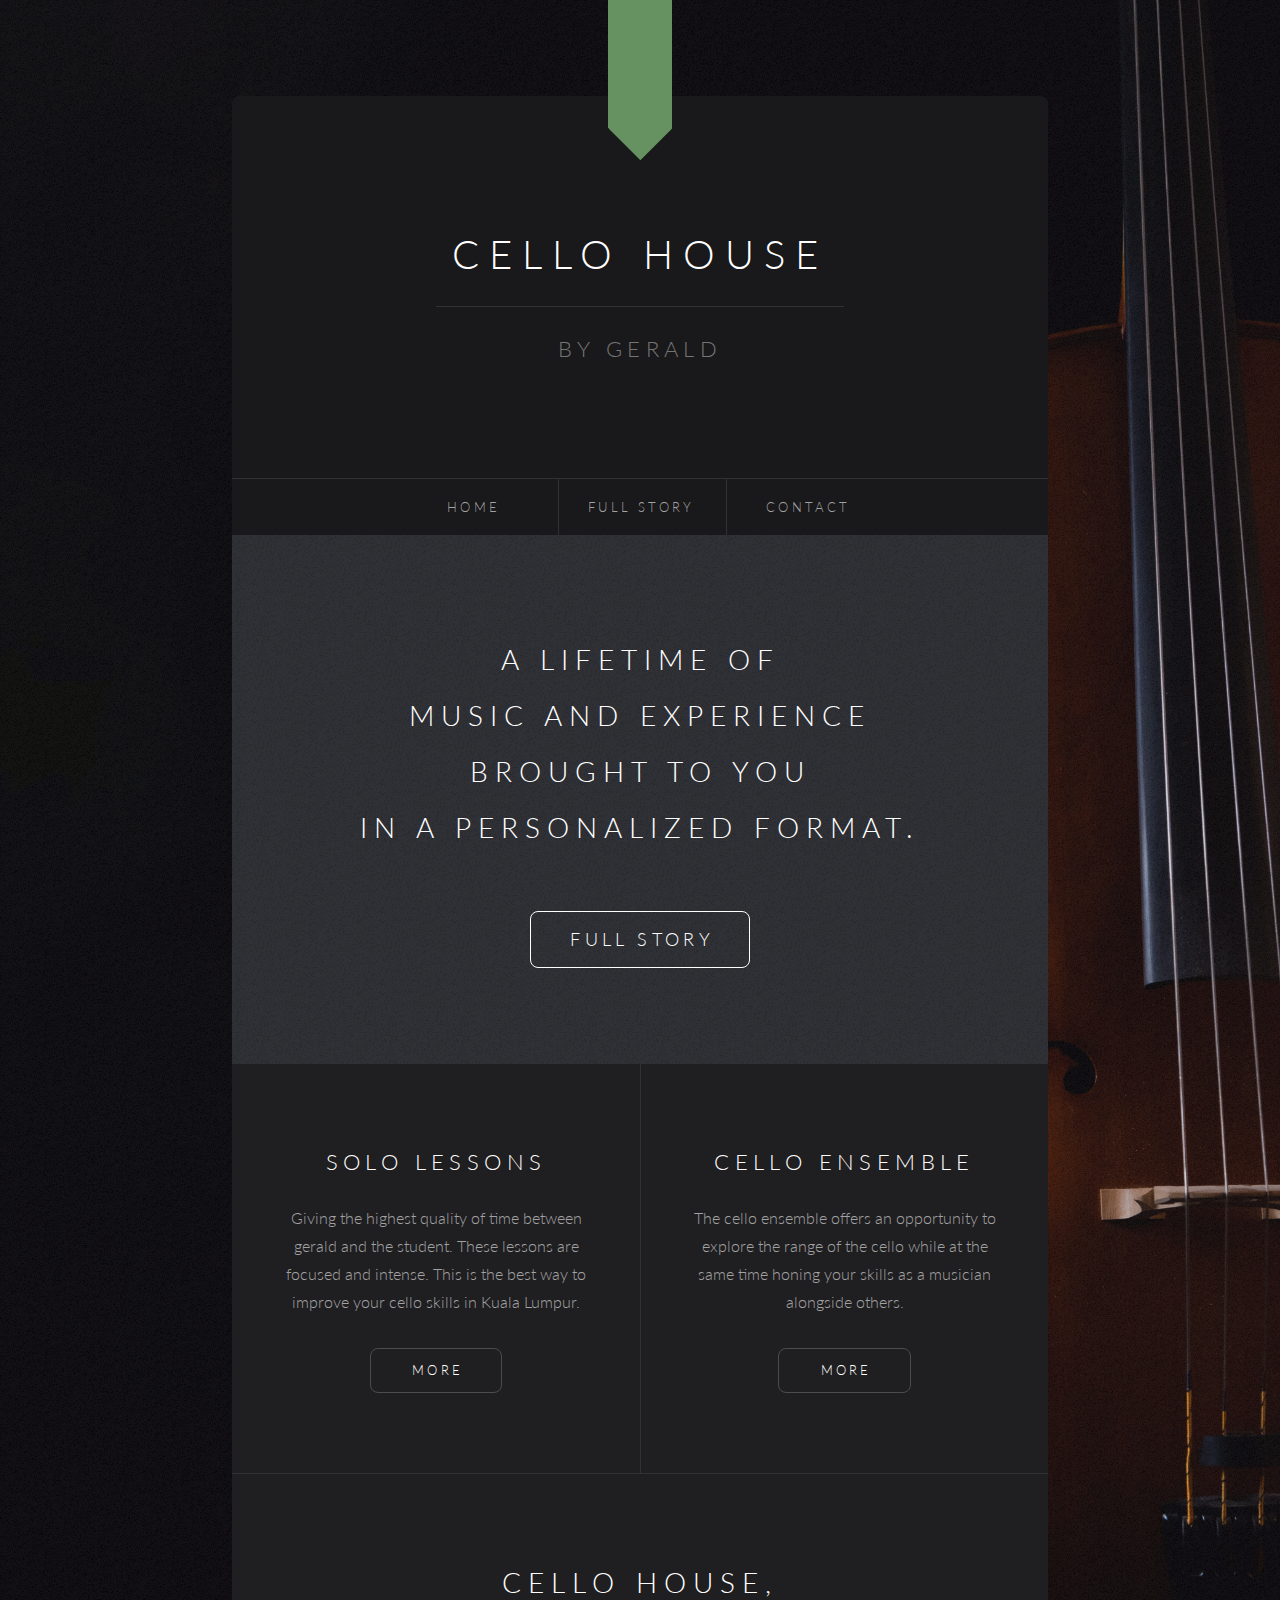
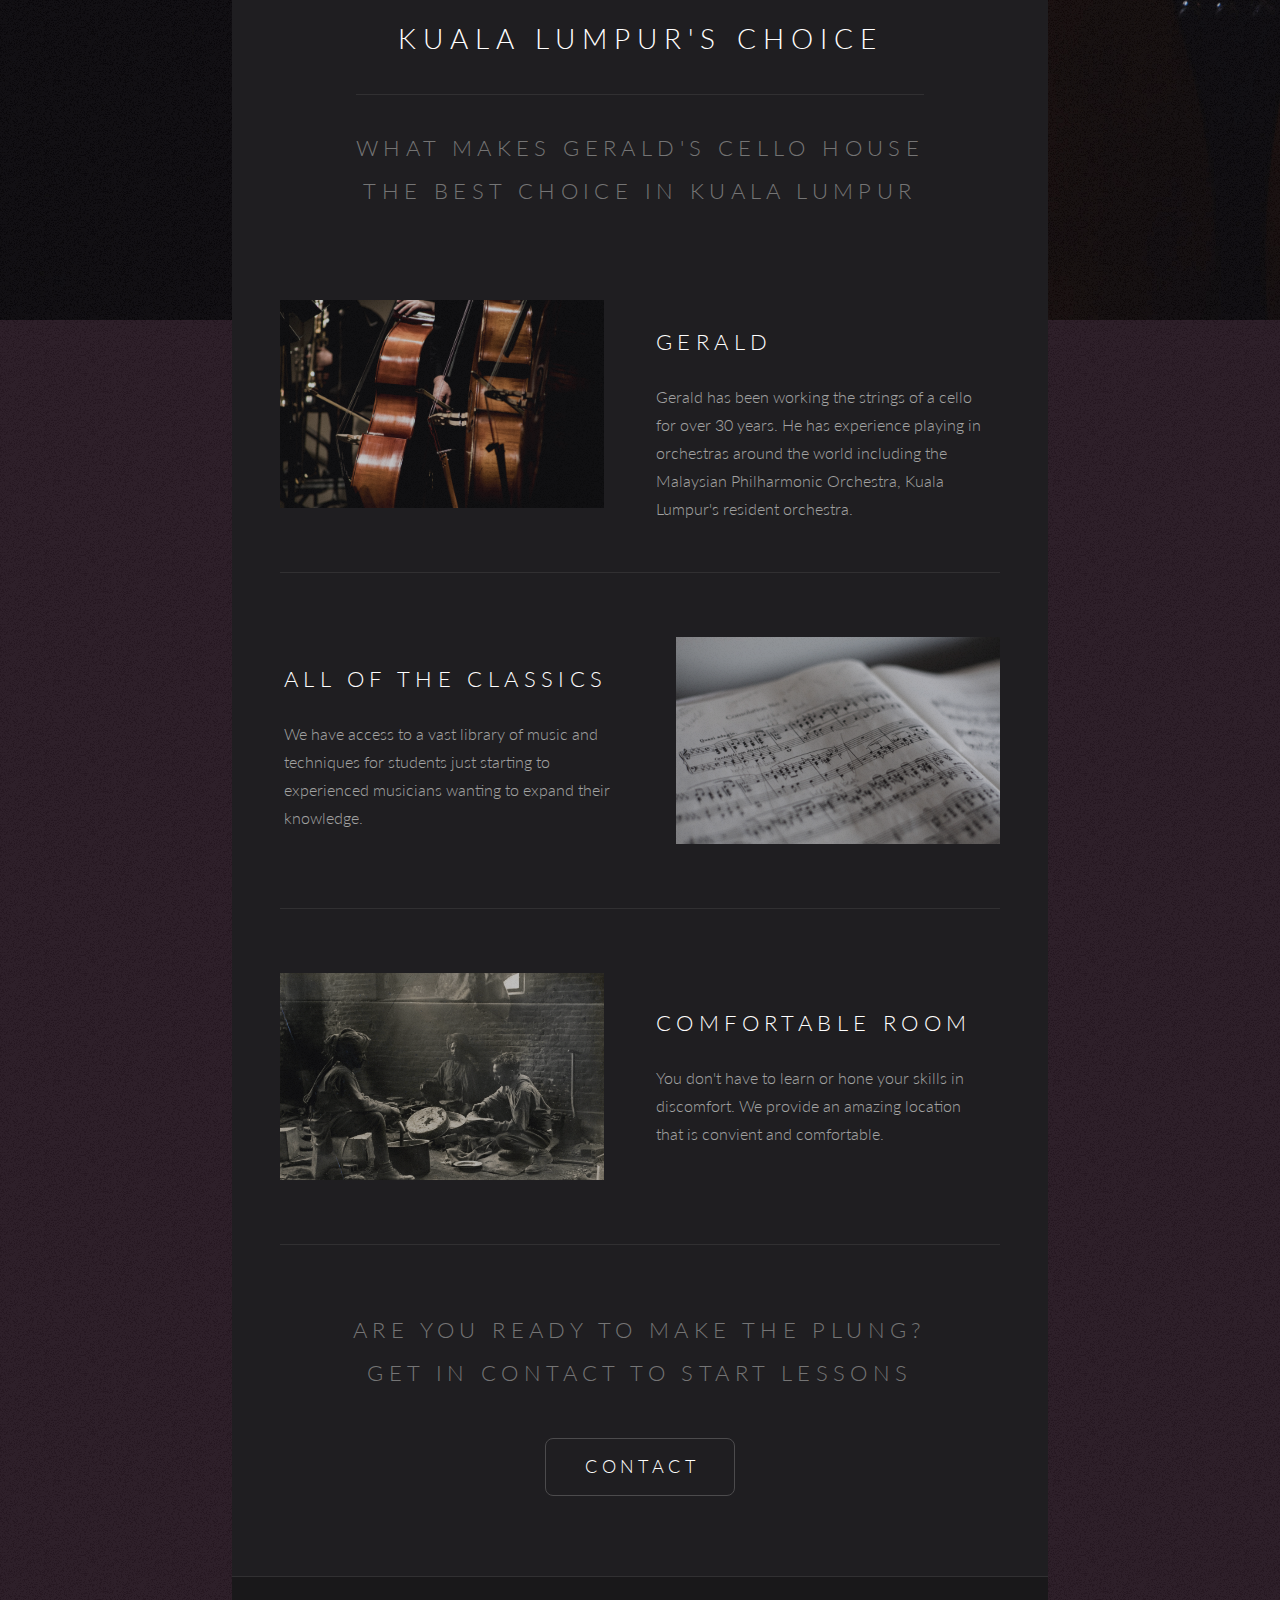
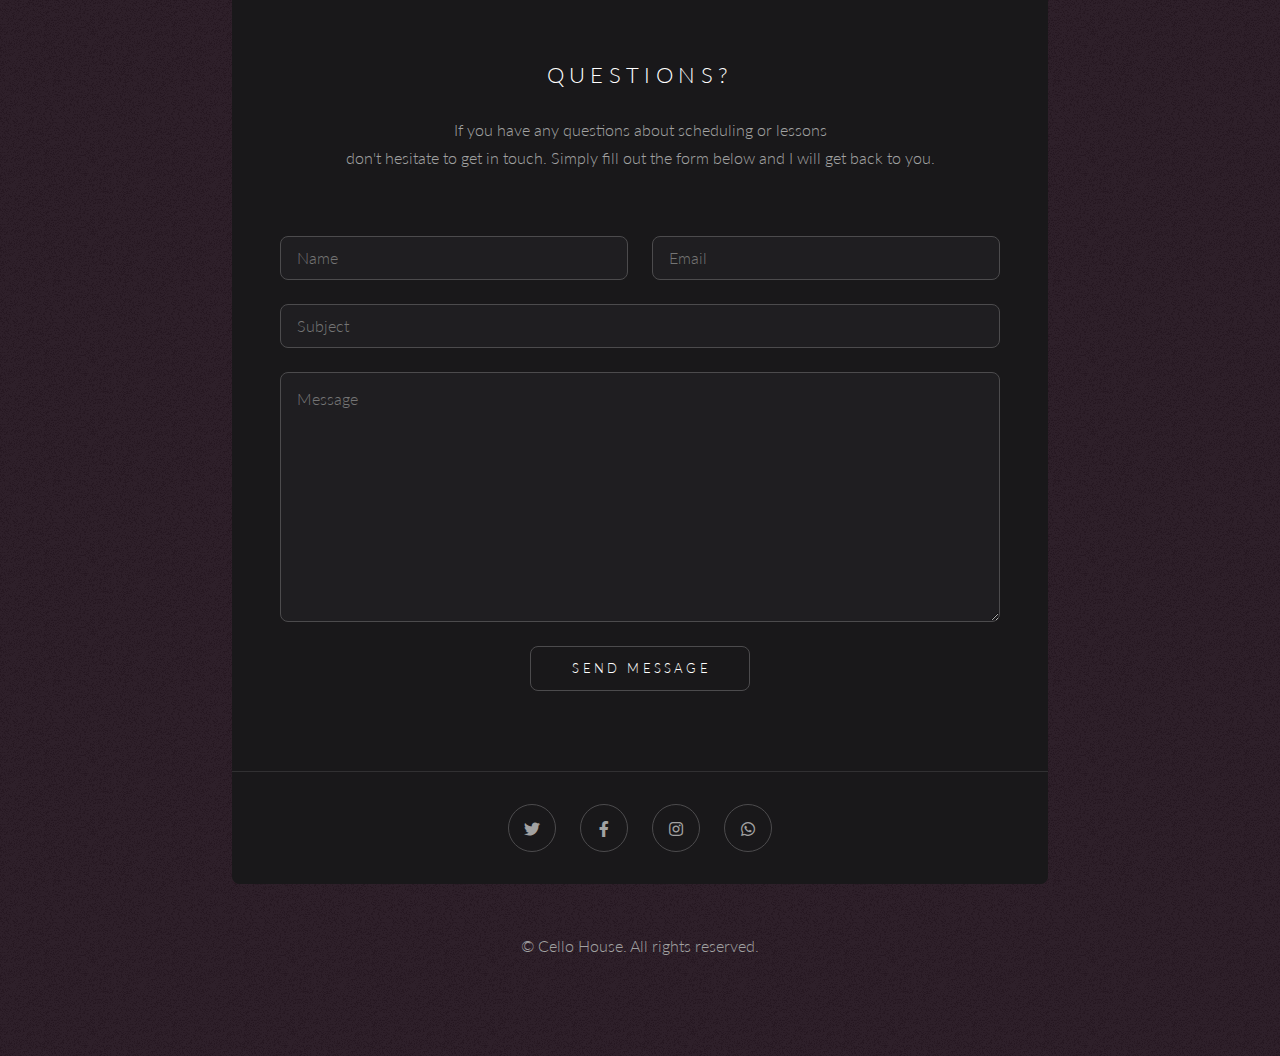
==== commit d00a7c0f: "group lesson -> cello ensemble" ====
--- a/index.html
+++ b/index.html
@@ -6,6 +6,11 @@
 		<meta charset="utf-8" />
 		<meta name="viewport" content="width=device-width, initial-scale=1, user-scalable=no" />
 		<link rel="stylesheet" href="assets/css/main.css" />
+		<!-- <link rel="icon" type="image/x-icon" href="https://irp.cdn-website.com/7cfacb04/site_favicon_16_1660328271177.ico"> -->
+		<link rel="apple-touch-icon" sizes="180x180" href="/apple-touch-icon.png">
+		<link rel="icon" type="image/png" sizes="32x32" href="favicon_io/favicon-32x32.png">
+		<link rel="icon" type="image/png" sizes="16x16" href="favicon_io/favicon-16x16.png">
+		<link rel="manifest" href="/site.webmanifest">
 	</head>
 	<body class="is-preload">
 
@@ -48,8 +53,8 @@
 							</ul>
 						</section>
 						<section>
-							<h3>group lessons</h3>
-							<p>Group lessons are fun and interactive! It is always a lively time with emphasis on learning and cooperation with other musicians. Kuala Lumpur's favorite type of lesson.</p>
+							<h3>cello ensemble</h3>
+							<p>The cello ensemble offers an opportunity to explore the range of the cello while at the same time honing your skills as a musician alongside others.</p>
 							<ul class="actions special">
 								<li><a href="#" class="button">More</a></li>
 							</ul>
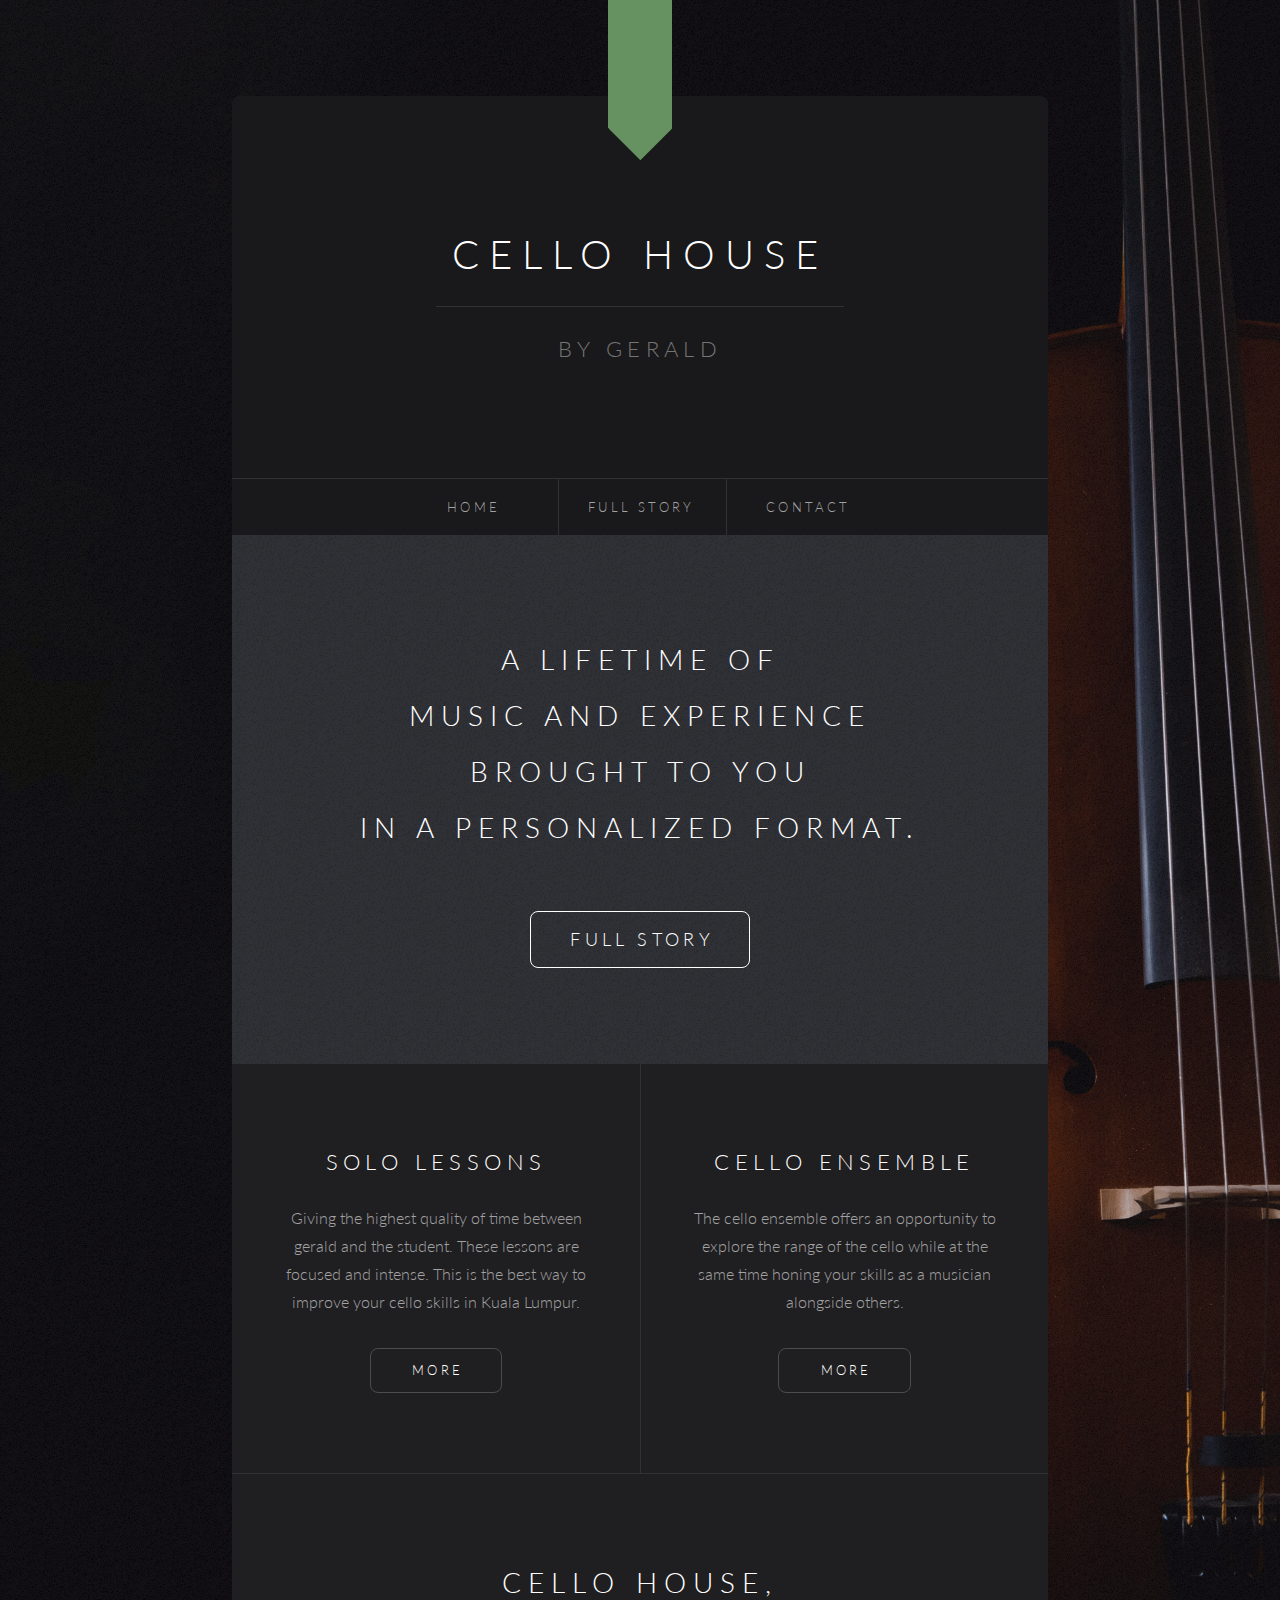
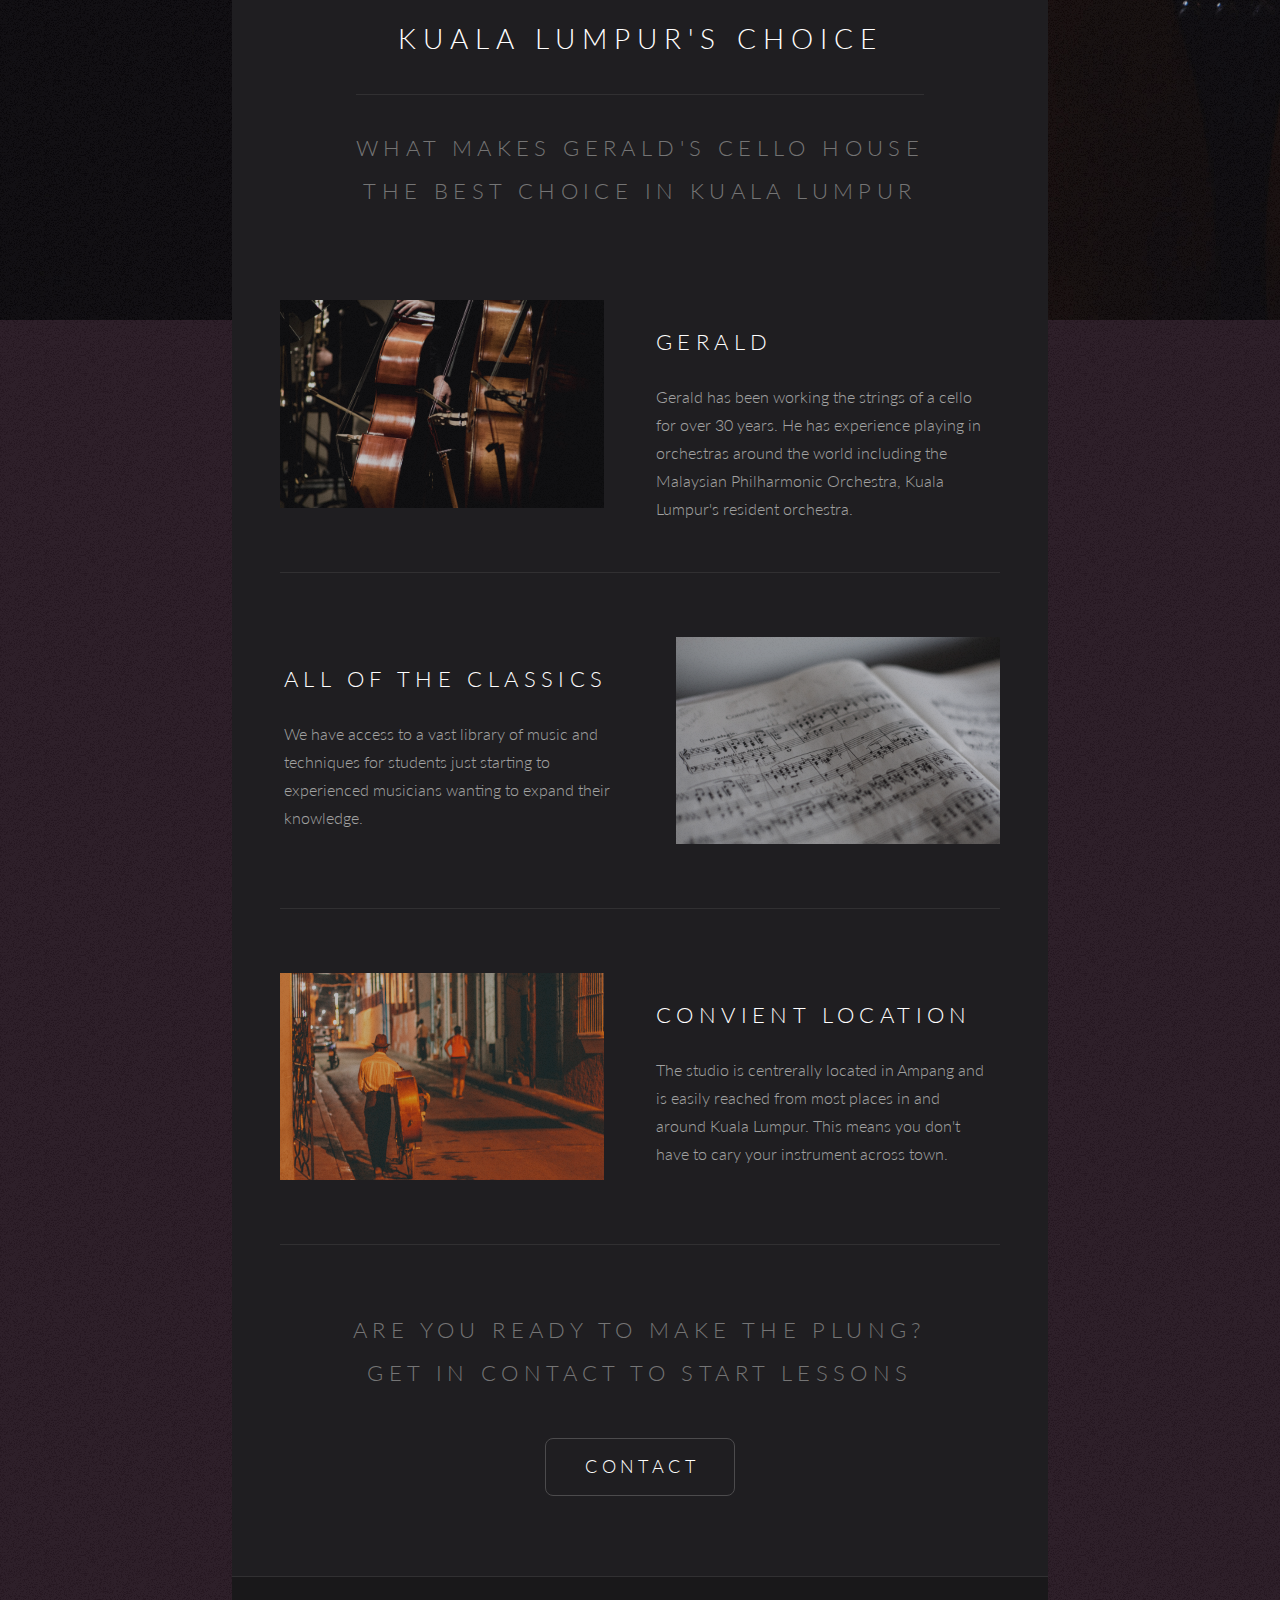
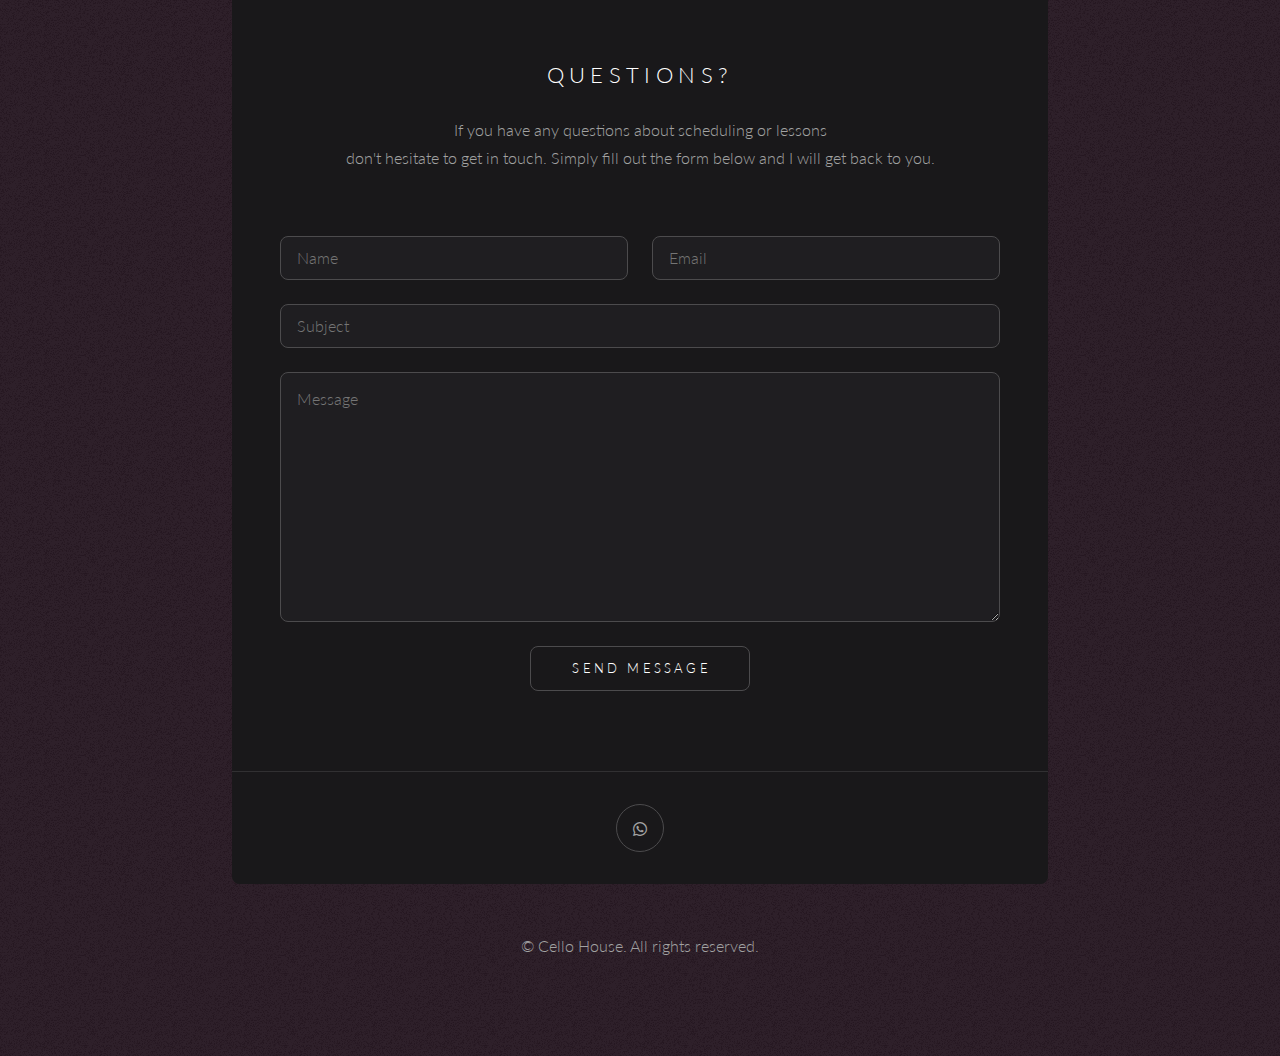
==== commit 9ddb1721: "solo/ensemble lessons update contact" ====
--- a/index.html
+++ b/index.html
@@ -49,14 +49,14 @@
 							<h3>solo lessons</h3>
 							<p>Giving the highest quality of time between gerald and the student. These lessons are focused and intense. This is the best way to improve your cello skills in Kuala Lumpur.</p>
 							<ul class="actions special">
-								<li><a href="#" class="button">More</a></li>
+								<li><a href="soloLesson.html" class="button">More</a></li>
 							</ul>
 						</section>
 						<section>
 							<h3>cello ensemble</h3>
 							<p>The cello ensemble offers an opportunity to explore the range of the cello while at the same time honing your skills as a musician alongside others.</p>
 							<ul class="actions special">
-								<li><a href="#" class="button">More</a></li>
+								<li><a href="ensemble.html" class="button">More</a></li>
 							</ul>
 						</section>
 					</section>
@@ -70,24 +70,24 @@
 							the best choice in Kuala Lumpur</p>
 						</header>
 						<section class="left">
-							<a href="#" class="image"><img src="images/orchastra-cello.jpeg" alt="" /></a>
+							<a href="about.html" class="image"><img src="images/orchastra-cello.jpeg" alt="" /></a>
 							<div class="content">
 								<h3>Gerald</h3>
 								<p>Gerald has been working the strings of a cello for over 30 years. He has experience playing in orchestras around the world including the Malaysian Philharmonic Orchestra, Kuala Lumpur's resident orchestra.</p>
 							</div>
 						</section>
 						<section class="right">
-							<a href="#" class="image"><img src="images/sheet-music.jpeg" alt="" /></a>
+							<a href="contact.html" class="image"><img src="images/sheet-music.jpeg" alt="" /></a>
 							<div class="content">
 								<h3>All of the classics</h3>
 								<p>We have access to a vast library of music and techniques for students just starting to experienced musicians wanting to expand their knowledge.</p>
 							</div>
 						</section>
 						<section class="left">
-							<a href="#" class="image"><img src="images/music-war.jpeg" alt="" /></a>
+							<a href="contact.html" class="image"><img src="images/cello-on-bike.jpeg" alt="" /></a>
 							<div class="content">
-								<h3>comfortable room</h3>
-								<p>You don't have to learn or hone your skills in discomfort. We provide an amazing location that is convient and comfortable.</p>
+								<h3>convient location</h3>
+								<p>The studio is centrerally located in Ampang and is easily reached from most places in and around Kuala Lumpur. This means you don't have to cary your instrument across town.</p>
 							</div>
 						</section>
 						<footer class="major">
@@ -104,7 +104,7 @@
 						<h2>Questions?</h2>
 						<p>If you have any questions about scheduling or lessons<br />
 						don't hesitate to get in touch. Simply fill out the form below and I will get back to you.</p>
-						<form action="#" method="post">
+						<form name="main-contact" method="post" data-netlify="true">
 							<div class="row gtr-uniform gtr-50">
 								<div class="col-6 col-12-xsmall">
 									<input type="text" name="name" id="name" placeholder="Name" />
@@ -126,11 +126,11 @@
 							</div>
 						</form>
 						<ul class="icons">
-							<li><a href="#" class="icon brands fa-twitter"><span class="label">Twitter</span></a></li>
+							<!-- <li><a href="#" class="icon brands fa-twitter"><span class="label">Twitter</span></a></li>
 							<li><a href="#" class="icon brands fa-facebook-f"><span class="label">Facebook</span></a></li>
-							<li><a href="#" class="icon brands fa-instagram"><span class="label">Instagram</span></a></li>
+							<li><a href="#" class="icon brands fa-instagram"><span class="label">Instagram</span></a></li> -->
 							<!-- <li><a href="#" class="icon brands fa-dribbble"><span class="label">Dribbble</span></a></li> -->
-							<li><a href="https://wa.me/601117654300?text=Hello!!%20I'm%20interested%20in%20booking%20a%20lesson%20with%20you." class="icon brands fa-whatsapp"><span class="label">WhatsApp</span></a></li>
+							<li><a href="https://wa.me/60142945817?text=Hello!!%20I'm%20interested%20in%20booking%20a%20lesson%20with%20you." class="icon brands fa-whatsapp"><span class="label">WhatsApp</span></a></li>
 						</ul>
 					</section>
 
